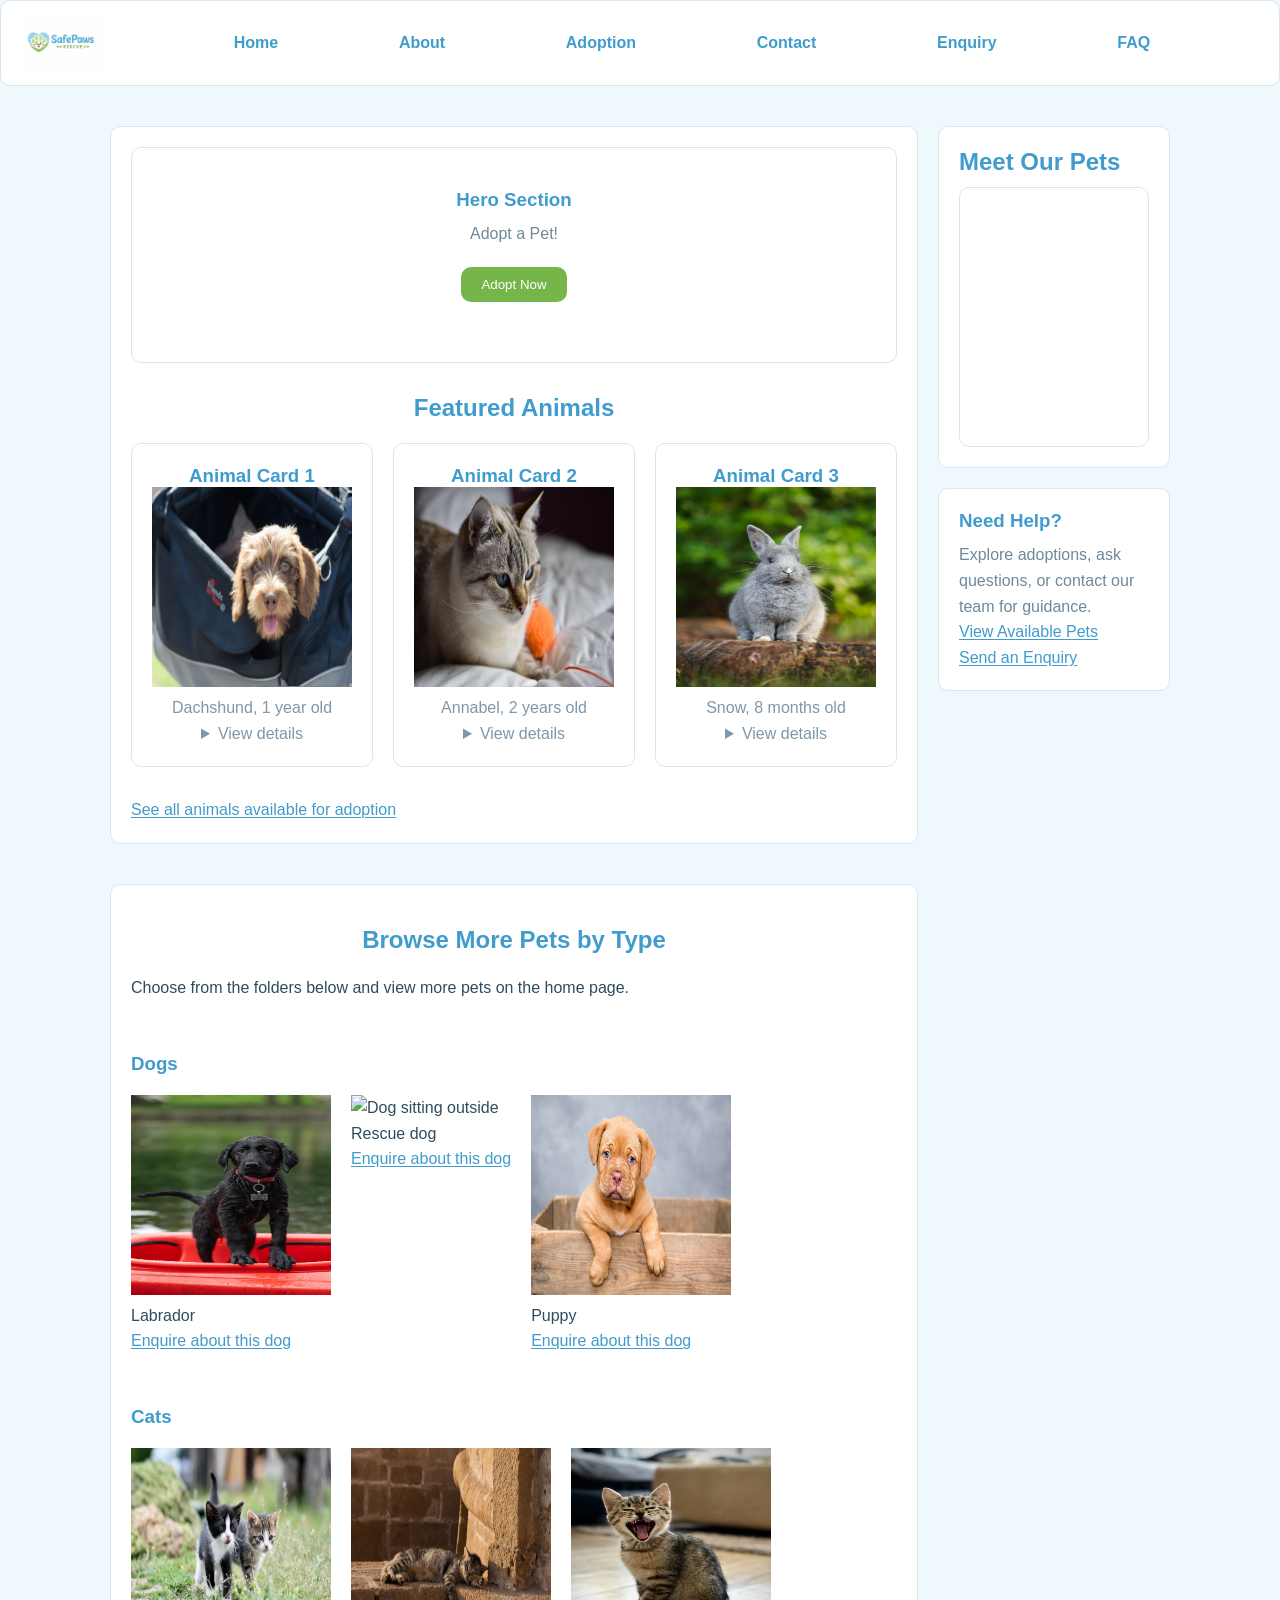
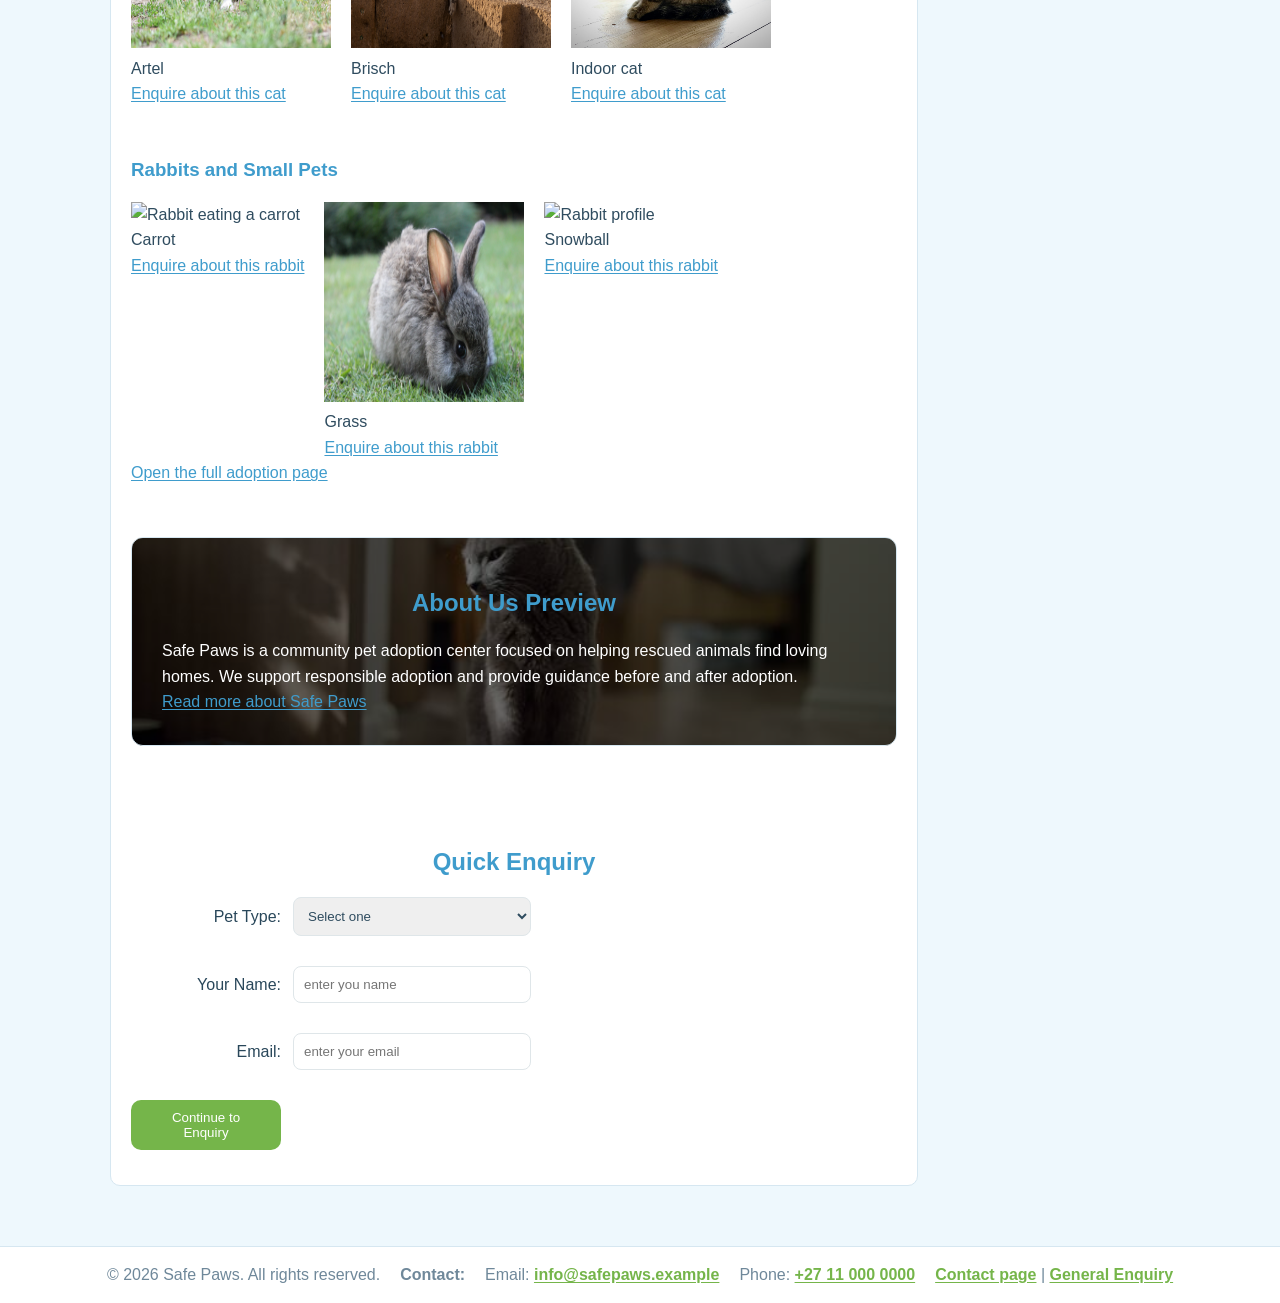
==== index.html @ 183f9657 "WIP added styling for few pages Co-authored-by: Copilot <copilot@github.com>" ====
<!DOCTYPE html>
<html lang="en">
<head>
    <meta charset="UTF-8">
    <meta name="viewport" content="width=device-width, initial-scale=1.0">
    <link rel="icon" href="./images/favicon.ico" type="image/x-icon">
    <link rel="stylesheet" href="./css/base.css">
    <link rel="stylesheet" href="./css/index.css">
    <title>Safe Paws</title>
</head>
<body>
    <header class="navbar">
        <img src="./images/SafePaws_Logo.png" alt="Safe Paws Logo" height="60" width="80" class="logo">
        <nav aria-label="Main navigation">
            <ul>
                <li><a href="index.html" aria-current="page">Home</a></li>
                <li><a href="about.html">About</a></li>
                <li><a href="adoption.html">Adoption</a></li>
                <li><a href="contact.html">Contact</a></li>
                <li><a href="enquiry.html">Enquiry</a></li>
                <li><a href="faq.html">FAQ</a></li>
            </ul>
        </nav>
    </header>
    <div class="container">

    <main id="main-content" class="page-layout">
        <section class="layout-section panel" aria-labelledby="hero-title">
        <section id="hero" aria-labelledby="hero-title">
            <h1 id="hero-title">Hero Section</h1>
            <p>Adopt a Pet!</p>
            <p><a href="adoption.html"><button type="button">Adopt Now</button></a></p>
        </section>

        <section id="featured-animals" aria-labelledby="featured-title">
            <h2 id="featured-title" class="section-title">Featured Animals</h2>

            <div class="cards">
                <article class="card">
                    <h3>Animal Card 1</h3>
                    <figure>
                        <img src="./images/dogs/dachshund.jpg" alt="Young dachshund waiting for adoption" width="200" height="200">
                        <figcaption>Dachshund, 1 year old</figcaption>
                    </figure>
                    <details>
                        <summary>View details</summary>
                        <p>Friendly and playful. Good with children.</p>
                        <p><a href="enquiry.html">Enquire about this pet</a></p>
                    </details>
                </article>

                <article class="card">
                    <h3>Animal Card 2</h3>
                    <figure>
                        <img src="./images/cats/annabel.jpg" alt="Calm cat available for adoption" width="200" height="200">
                        <figcaption>Annabel, 2 years old</figcaption>
                    </figure>
                    <details>
                        <summary>View details</summary>
                        <p>Calm and affectionate indoor companion.</p>
                        <p><a href="enquiry.html">Enquire about this pet</a></p>
                    </details>
                </article>

                <article class="card">
                    <h3>Animal Card 3</h3>
                    <figure>
                        <img src="./images/hamster_rabbit/janan.jpg" alt="Small rabbit looking at the camera" width="200" height="200">
                        <figcaption>Snow, 8 months old</figcaption>
                    </figure>
                    <details>
                        <summary>View details</summary>
                        <p>Gentle rabbit, suitable for small families.</p>
                        <p><a href="enquiry.html">Enquire about this pet</a></p>
                    </details>
                </article>
            </div>

            <p><a href="adoption.html">See all animals available for adoption</a></p>
        </section>
        </section>

        <article class="layout-article panel" aria-labelledby="browse-by-type-title">
        <section id="browse-by-type" aria-labelledby="browse-by-type-title">
            <h2 id="browse-by-type-title" class="section-title">Browse More Pets by Type</h2>
            <p>Choose from the folders below and view more pets on the home page.</p>
            <br><br>
            <h3 id="dogs-title">Dogs</h3>
            <section class="row_dogs" aria-labelledby="dogs-title">
                <article>
                    <figure>
                        <img src="./images/dogs/labrador.jpg" alt="Labrador dog available for adoption" width="200" height="200">
                        <figcaption>Labrador</figcaption>
                    </figure>
                    <p><a href="enquiry.html">Enquire about this dog</a></p>
                </article>
                <article>
                    <figure>
                        <img src="./images/dogs/jamie-street.jpg" alt="Dog sitting outside" width="200" height="200">
                        <figcaption>Rescue dog</figcaption>
                    </figure>
                    <p><a href="enquiry.html">Enquire about this dog</a></p>
                </article>
                <article>
                    <figure>
                        <img src="./images/dogs/vlaaitje-puppy-1047521.jpg" alt="Small puppy ready for adoption" width="200" height="200">
                        <figcaption>Puppy</figcaption>
                    </figure>
                    <p><a href="enquiry.html">Enquire about this dog</a></p>
                </article>
            </section>
            <br><br>
            <h3 id="cats-title">Cats</h3>
            <section class="row_cats" aria-labelledby="cats-title">
                <article>
                    <figure>
                        <img src="./images/cats/artel.jpg" alt="Cat resting indoors" width="200" height="200">
                        <figcaption>Artel</figcaption>
                    </figure>
                    <p><a href="enquiry.html">Enquire about this cat</a></p>
                </article>
                <article>
                    <figure>
                        <img src="./images/cats/brisch.jpg" alt="Cat looking toward the camera" width="200" height="200">
                        <figcaption>Brisch</figcaption>
                    </figure>
                    <p><a href="enquiry.html">Enquire about this cat</a></p>
                </article>
                <article>
                    <figure>
                        <img src="./images/cats/loan-7AIDE8PrvA0-unsplash.jpg" alt="Cat with bright eyes" width="200" height="200">
                        <figcaption>Indoor cat</figcaption>
                    </figure>
                    <p><a href="enquiry.html">Enquire about this cat</a></p>
                </article>
            </section>
            <br><br>
            <h3 id="rabbits-title">Rabbits and Small Pets</h3>
            <section class="row_rabbits" aria-labelledby="rabbits-title">
                <article>
                    <figure>
                        <img src="./images/hamster_rabbit/rabbit_carrot.jpg" alt="Rabbit eating a carrot" width="200" height="200">
                        <figcaption>Carrot</figcaption>
                    </figure>
                    <p><a href="enquiry.html">Enquire about this rabbit</a></p>
                </article>
                <article>
                    <figure>
                        <img src="./images/hamster_rabbit/rabbit_grass.jpg" alt="Rabbit sitting in the grass" width="200" height="200">
                        <figcaption>Grass</figcaption>
                    </figure>
                    <p><a href="enquiry.html">Enquire about this rabbit</a></p>
                </article>
                <article>
                    <figure>
                        <img src="./images/hamster_rabbit/stockvaul_rabbit.jpg" alt="Rabbit profile" width="200" height="200">
                        <figcaption>Snowball</figcaption>
                    </figure>
                    <p><a href="enquiry.html">Enquire about this rabbit</a></p>
                </article>
            </section>

            <p><a href="adoption.html">Open the full adoption page</a></p>
        </section>
        <br><br>

        <section id="about-preview" aria-labelledby="about-preview-title" class="about">
            <h2 id="about-preview-title" class="section-title">About Us Preview</h2>
            <p>
                Safe Paws is a community pet adoption center focused on helping rescued animals find loving homes.
                We support responsible adoption and provide guidance before and after adoption.
            </p>
            <p><a href="about.html">Read more about Safe Paws</a></p>
        </section>
        <br><br>

        <section id="quick-enquiry" aria-labelledby="quick-enquiry-title">
            <h2 id="quick-enquiry-title" class="section-title">Quick Enquiry</h2>
            <form class="form" action="enquiry.html" method="get">
                <p class="form-group">
                    <label for="pet-type">Pet Type:</label>
                    <select id="pet-type" name="petType">
                        <option value="">Select one</option>
                        <option value="dog">Dog</option>
                        <option value="cat">Cat</option>
                        <option value="rabbit">Rabbit</option>
                    </select>
                </p>
                <p class="form-group">
                    <label for="full-name">Your Name:</label>
                    <input type="text" id="full-name" name="fullName" placeholder="enter you name" required>
                </p>
                <p class="form-group">
                    <label for="email">Email:</label>
                    <input type="email" id="email" name="email" placeholder="enter your email" required>
                </p>
                <p class="form-group">
                    <button type="submit">Continue to Enquiry</button>
                </p>
            </form>
        </section>
        </article>

        <aside class="layout-aside" aria-label="Animal slideshow and quick links">
            <section class="panel" aria-labelledby="slideshow-title">
                <h2 id="slideshow-title">Meet Our Pets</h2>
                <div class="slideshow">
                    <figure class="slide">
                        <img src="./images/dogs/labrador.jpg" alt="Labrador waiting for adoption">
                    </figure>
                    <figure class="slide">
                        <img src="./images/cats/annabel.jpg" alt="Cat available for adoption">
                    </figure>
                    <figure class="slide">
                        <img src="./images/hamster_rabbit/rabbit_grass.jpg" alt="Rabbit in green grass">
                    </figure>
                </div>
            </section>

            <section class="panel" aria-labelledby="home-help-title">
                <h3 id="home-help-title">Need Help?</h3>
                <p>Explore adoptions, ask questions, or contact our team for guidance.</p>
                <p><a href="adoption.html">View Available Pets</a></p>
                <p><a href="enquiry.html">Send an Enquiry</a></p>
            </section>
        </aside>
    </main>

</div>
<footer class="footer">
    <p>&copy; 2026 Safe Paws. All rights reserved.</p>
    <p><strong>Contact:</strong></p>
    <p>Email: <a href="mailto:info@safepaws.example">info@safepaws.example</a></p>
    <p>Phone: <a href="tel:+27110000000">+27 11 000 0000</a></p>
    <p><a href="contact.html">Contact page</a> | <a href="enquiry.html">General Enquiry</a></p>
</footer>
</body>
</html>
---- css/base.css ----
/* =========================
   ROOT VARIABLES (THEME)
========================= */
:root {
  --primary-blue: #55a9d8;
  --soft-blue: #eef8fd;
  --primary-green: #75b54a;
  --soft-green: #f1f9ea;
  --white: #ffffff;
  --text-dark: #2f4c5f;
  --text-light: #6f889a;
  --text-soft: #7f97a7;
  --label-dark: #29475a;
  --text-heading: #3f9ccc;
  --link-color: #3f9ccc;
  --link-hover: #68a83f;
  --border-color: #d6e7f1;

  --radius: 10px;
  --spacing: 16px;
  --transition: 0.3s ease;
}

/* =========================
   GLOBAL STYLES
========================= */
* {
  margin: 0;
  padding: 0;
  box-sizing: border-box;
}

html {
  scroll-behavior: smooth;
}

@media (prefers-reduced-motion: reduce) {
  html {
    scroll-behavior: auto;
  }
}

body {
  font-family: "Segoe UI", "Helvetica Neue", Arial, sans-serif;
  background: var(--soft-blue);
  color: var(--text-dark);
  line-height: 1.6;
}

h1,
h2,
h3,
h4 {
  color: var(--text-heading);
  line-height: 1.25;
}

a {
  color: var(--link-color);
  text-underline-offset: 2px;
  transition: color var(--transition);
}

a:hover {
  color: var(--link-hover);
}

/* =========================
   CONTAINER
========================= */
.container {
  max-width: 1100px;
  margin: 0 auto;
  padding: 20px;
}

main.page-layout {
  display: grid;
  grid-template-columns: 2fr 1fr;
  grid-template-areas:
    "section aside"
    "article aside";
  gap: 20px;
  margin-bottom: 20px;
}

.layout-section {
  grid-area: section;
}

.layout-article {
  grid-area: article;
}

.layout-aside {
  grid-area: aside;
}

.panel {
  background: var(--white);
  border: 1px solid var(--border-color);
  border-radius: var(--radius);
  padding: 20px;
  margin-bottom: 20px;
}

.layout-aside .panel h2,
.layout-aside .panel h3 {
  margin-bottom: 10px;
}

.layout-aside .panel p,
.layout-aside .panel li {
  color: var(--text-light);
}

.slideshow {
  position: relative;
  width: 100%;
  max-width: 320px;
  height: 260px;
  margin: 0 auto;
  border-radius: var(--radius);
  overflow: hidden;
  border: 1px solid var(--border-color);
}

.slide {
  position: absolute;
  inset: 0;
  opacity: 0;
  animation: fadeSlide 12s infinite;
}

.slide img {
  width: 100%;
  height: 100%;
  object-fit: cover;
}

.slide:nth-child(1) {
  animation-delay: 0s;
}

.slide:nth-child(2) {
  animation-delay: 4s;
}

.slide:nth-child(3) {
  animation-delay: 8s;
}

@keyframes fadeSlide {
  0% {
    opacity: 0;
  }
  8% {
    opacity: 1;
  }
  28% {
    opacity: 1;
  }
  36% {
    opacity: 0;
  }
  100% {
    opacity: 0;
  }
}

/* =========================
   NAVBAR
========================= */
.navbar {
  display: flex;
  justify-content: flex-start;
  align-items: center;
  gap: 24px;
  background: var(--white);
  border: 1px solid var(--border-color);
  border-radius: var(--radius);
  padding: 12px 20px;
  margin-bottom: 20px;
}

.navbar .logo {
  font-weight: bold;
  color: var(--primary-blue);
  flex-shrink: 0;
}

.navbar nav {
  flex: 1;
}

.navbar ul {
  display: flex;
  justify-content: space-evenly;
  align-items: center;
  list-style: none;
  gap: 12px;
  width: 100%;
}

.navbar a {
  text-decoration: none;
  color: var(--text-heading);
  font-weight: 600;
  transition: var(--transition);
}

.navbar a:hover {
  color: var(--link-hover);
}

/* =========================
   HERO SECTION
========================= */
#hero {
  background: var(--white);
  border: 1px solid var(--border-color);
  border-radius: var(--radius);
  text-align: center;
  padding: 40px 20px;
  margin-bottom: 30px;
}

#hero h1 {
  margin-bottom: 10px;
}

#hero p {
  color: var(--text-light);
  margin-bottom: 20px;
}

#hero button {
  background: var(--primary-green);
  color: white;
  border: none;
  padding: 10px 20px;
  border-radius: var(--radius);
  cursor: pointer;
  transition: var(--transition);
}

#hero button:hover {
  background: #57b87d;
}

/* =========================
   SECTION HEADINGS
========================= */
.section-title {
  text-align: center;
  margin: 20px 0;
  font-weight: 600;
  color: var(--text-heading);
}

/* =========================
   FEATURED ANIMALS
========================= */
.cards {
  display: flex;
  gap: 20px;
  justify-content: space-between;
  margin-bottom: 30px;
}

.card {
  flex: 1;
  background: var(--white);
  border: 1px solid var(--border-color);
  border-radius: var(--radius);
  padding: 20px;
  text-align: center;
  transition: var(--transition);
}

.card:hover {
  transform: translateY(-5px);
  box-shadow: 0 4px 12px rgba(0,0,0,0.08);
}

.card p,
.card figcaption,
.card details {
  color: var(--text-soft);
}

label,
legend {
  color: var(--label-dark);
  font-weight: 600;
}

input,
select,
textarea {
  color: var(--text-dark);
}

/* =========================
   ABOUT SECTION
========================= */
.about {
  background: var(--white);
  border: 1px solid var(--border-color);
  border-radius: var(--radius);
  padding: 30px;
  margin-bottom: 30px;
}

button {
  background: var(--primary-green);
  color: white;
  border: none;
  padding: 10px 20px;
  border-radius: var(--radius);
  cursor: pointer;
  transition: var(--transition);
}

button:hover {
  background: #57b87d;
}

/* =========================
   FOOTER
========================= */
.footer {
  padding: 15px 20px;
  background: var(--white);
  border-top: 1px solid var(--border-color);
  color: var(--text-light);
  gap: 20px;
  justify-content: center;
  flex-wrap: wrap; /* allow wrapping on small screens */
  display: flex;
  text-align: left; /* align left for better readability */

}

.footer a {
  color: var(--primary-green);
  font-weight: 600;
}

.footer a:hover {
  color: var(--text-heading);
}
.footer p {
    margin: 0;
}

/* =========================
   RESPONSIVE
========================= */
@media (max-width: 768px) {
  main.page-layout {
    grid-template-columns: 1fr;
    grid-template-areas:
      "section"
      "article"
      "aside";
  }

  .cards {
    flex-direction: column;
  }

  .navbar ul {
    justify-content: center;
    flex-wrap: wrap;
    gap: 10px;
  }
}
---- css/index.css ----
/* Page-specific styles for index.html */
.row_dogs,
.row_cats,
.row_rabbits {
  display: flex;
  flex-wrap: wrap;
  gap: 20px; /* space between items */
  margin-top: 20px;
}

#about-preview {
  position: relative;
  background: url('/images/about_img1.jpeg') center/cover no-repeat;
  border-radius: 12px;
  overflow: hidden;
  color: white;
}

#about-preview::before {
  content: "";
  position: absolute;
  inset: 0;
  background: rgba(0, 0, 0, 0.5); /* adjust 0.4–0.6 */
  pointer-events: none;
}

#about-preview .content {
  position: relative;
  z-index: 1;
  padding: 20px;
}

#about-preview > * {
  position: relative;
  z-index: 1;
}
.form {
    display: flex;
    flex-direction: column;
    gap: 15px;
    max-width: 400px;
}
.form-group {
  display: grid;
  grid-template-columns: 150px 1fr; /* label | input */
  align-items: center;
  gap: 12px;
  margin-bottom: 15px;
}
.form-group label {
  font-weight: 500;
  text-align: right;
}

.form-group input,
.form-group select,
.form-group textarea {
  width: 100%;
  padding: 10px;
  border: 1px solid #dfe6e9;
  border-radius: 8px;
  font-family: inherit;
}
#pet-type option {
  color: #3f9ccc; /* lighter text for options */
}

/* Add home page overrides below this line */
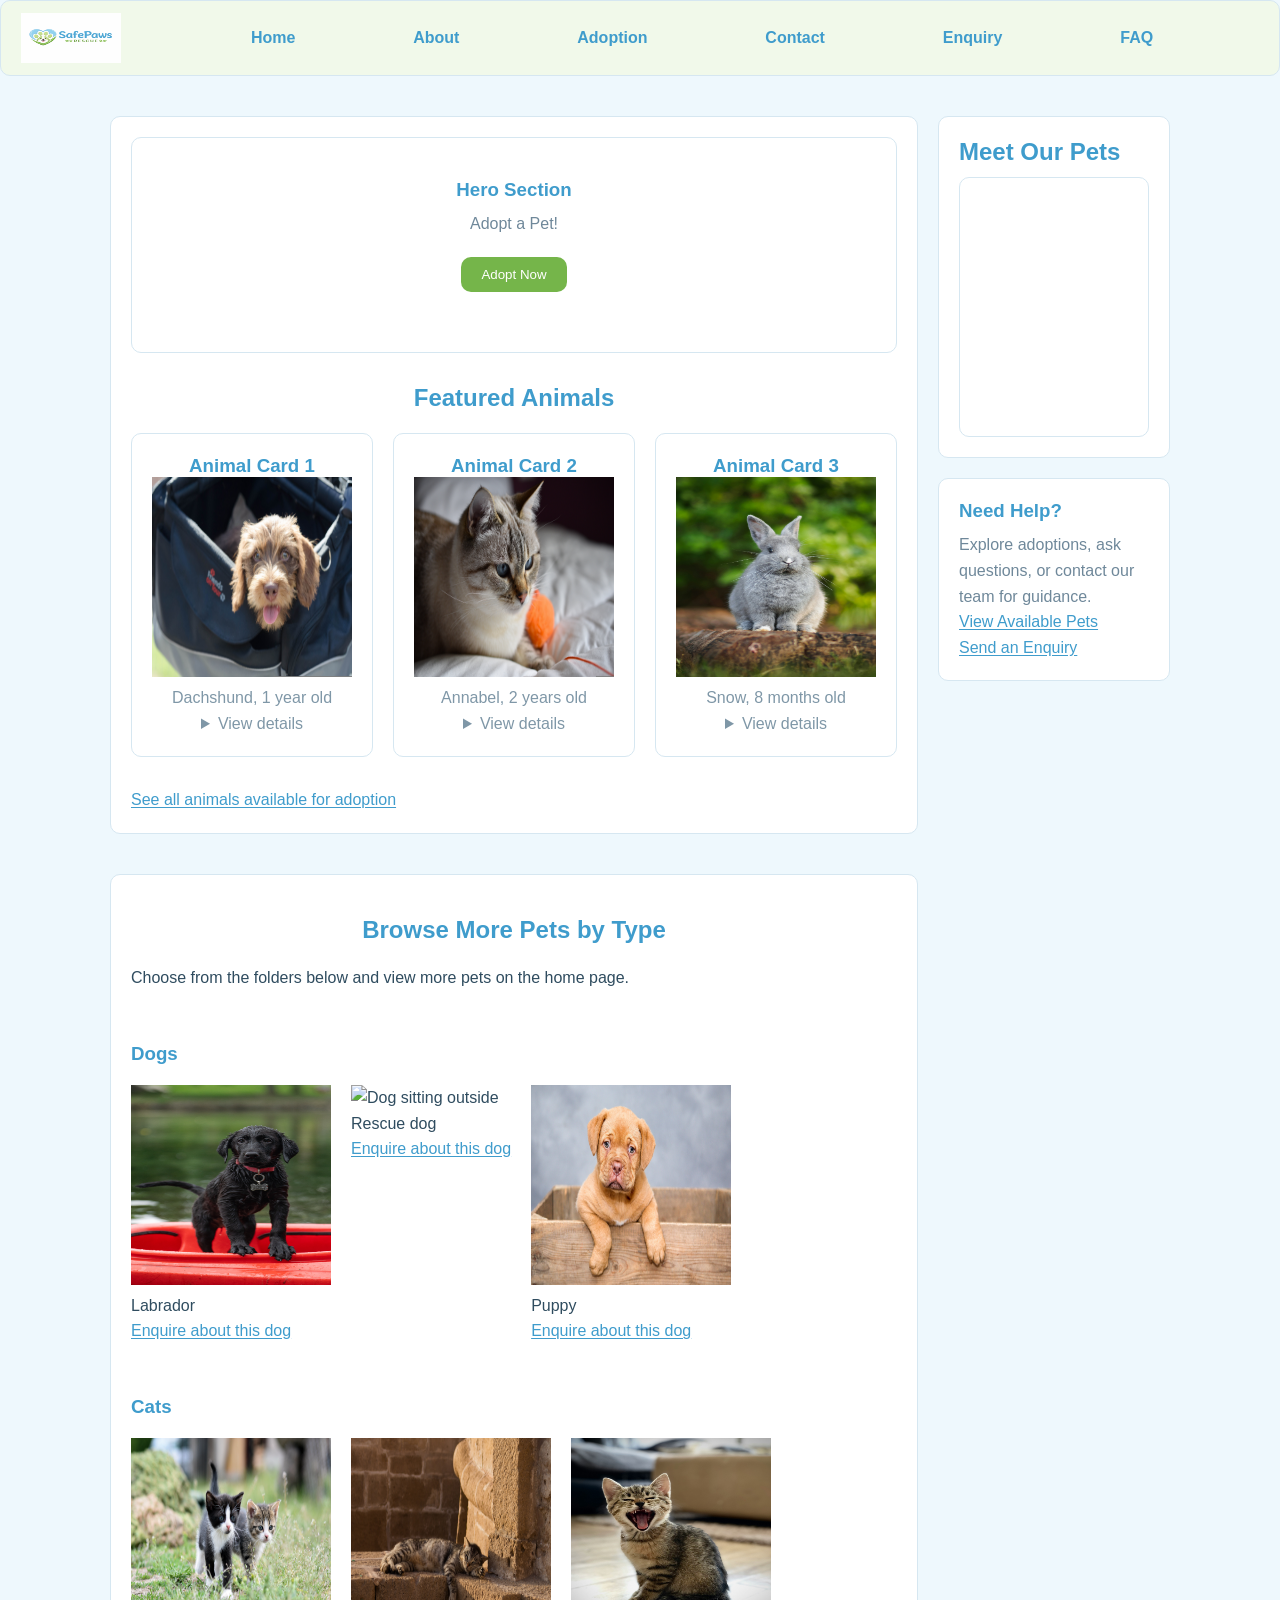
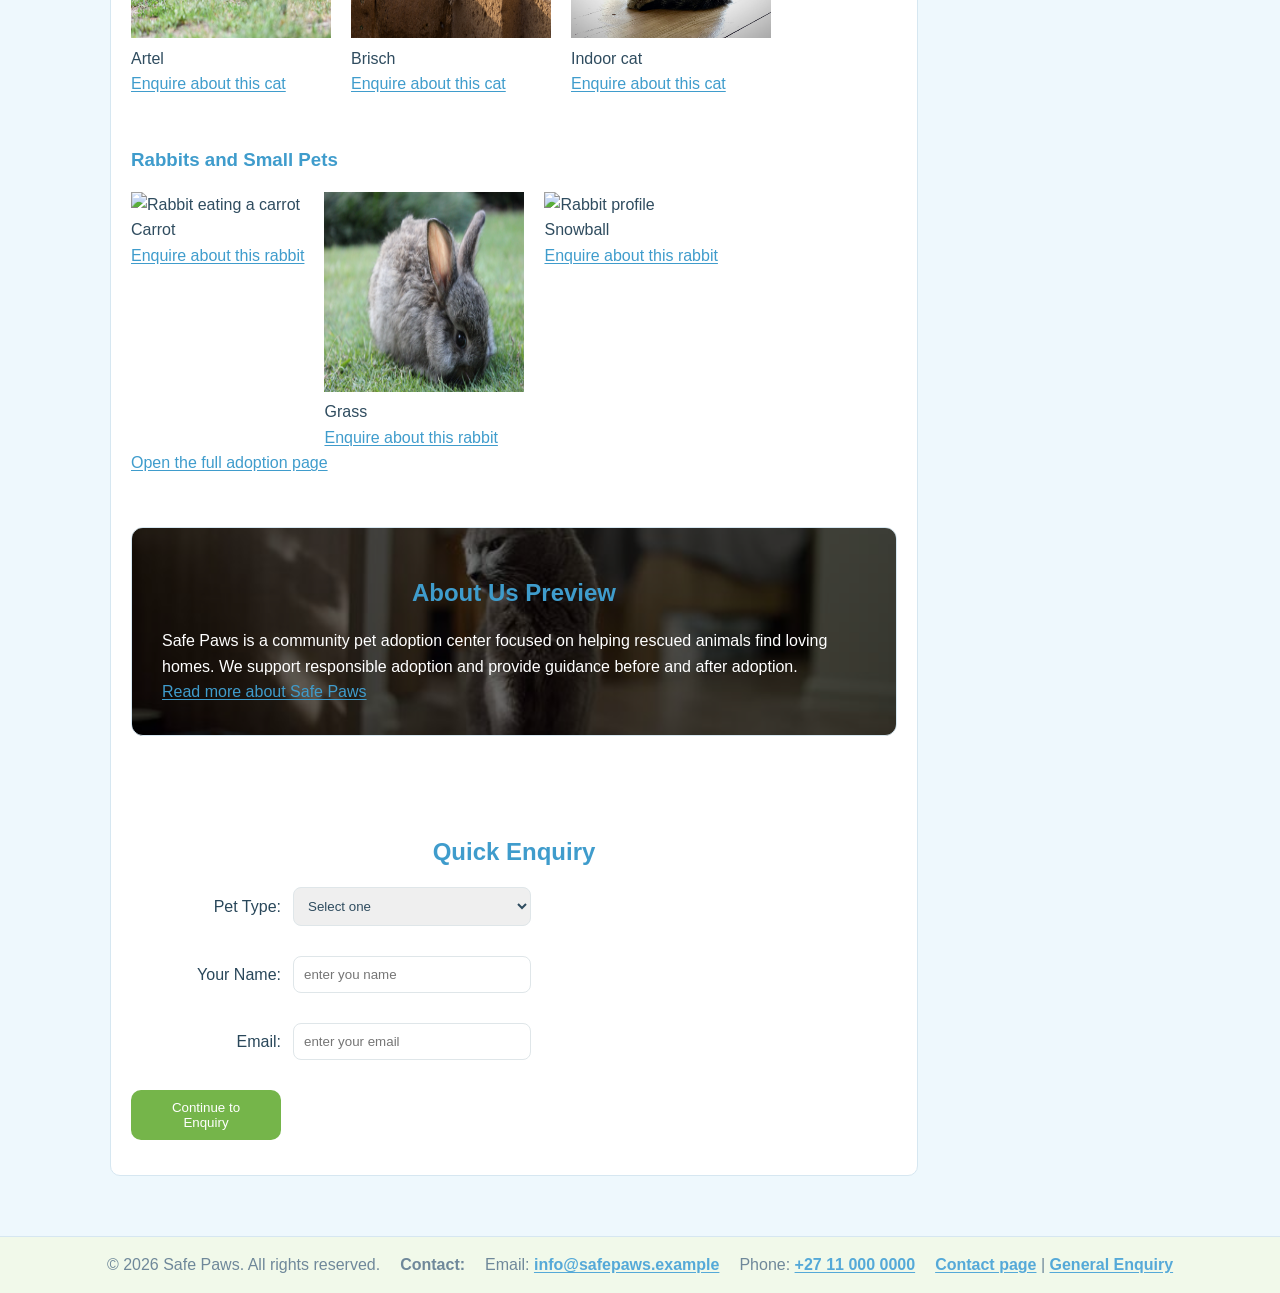
==== commit 9dc7f050: "Refactor: Update logo size and footer structure across multiple pages; enhance styling in CSS Co-aut" ====
--- a/index.html
+++ b/index.html
@@ -10,7 +10,7 @@
 </head>
 <body>
     <header class="navbar">
-        <img src="./images/SafePaws_Logo.png" alt="Safe Paws Logo" height="60" width="80" class="logo">
+        <img src="./images/SafePaws_Logo.png" alt="Safe Paws Logo" height="50" width="100" class="logo">
         <nav aria-label="Main navigation">
             <ul>
                 <li><a href="index.html" aria-current="page">Home</a></li>
--- a/css/base.css
+++ b/css/base.css
@@ -176,7 +176,7 @@
   justify-content: flex-start;
   align-items: center;
   gap: 24px;
-  background: var(--white);
+  background: var(--soft-green);
   border: 1px solid var(--border-color);
   border-radius: var(--radius);
   padding: 12px 20px;
@@ -294,6 +294,11 @@
   color: var(--label-dark);
   font-weight: 600;
 }
+fieldset {
+  border: none;
+  padding: 0;
+  margin: 0;
+}
 
 input,
 select,
@@ -331,7 +336,7 @@
 ========================= */
 .footer {
   padding: 15px 20px;
-  background: var(--white);
+  background: var(--soft-green);
   border-top: 1px solid var(--border-color);
   color: var(--text-light);
   gap: 20px;
@@ -343,12 +348,12 @@
 }
 
 .footer a {
-  color: var(--primary-green);
+  color: var(--primary-blue);
   font-weight: 600;
 }
 
 .footer a:hover {
-  color: var(--text-heading);
+  color: var(--text-dark);
 }
 .footer p {
     margin: 0;
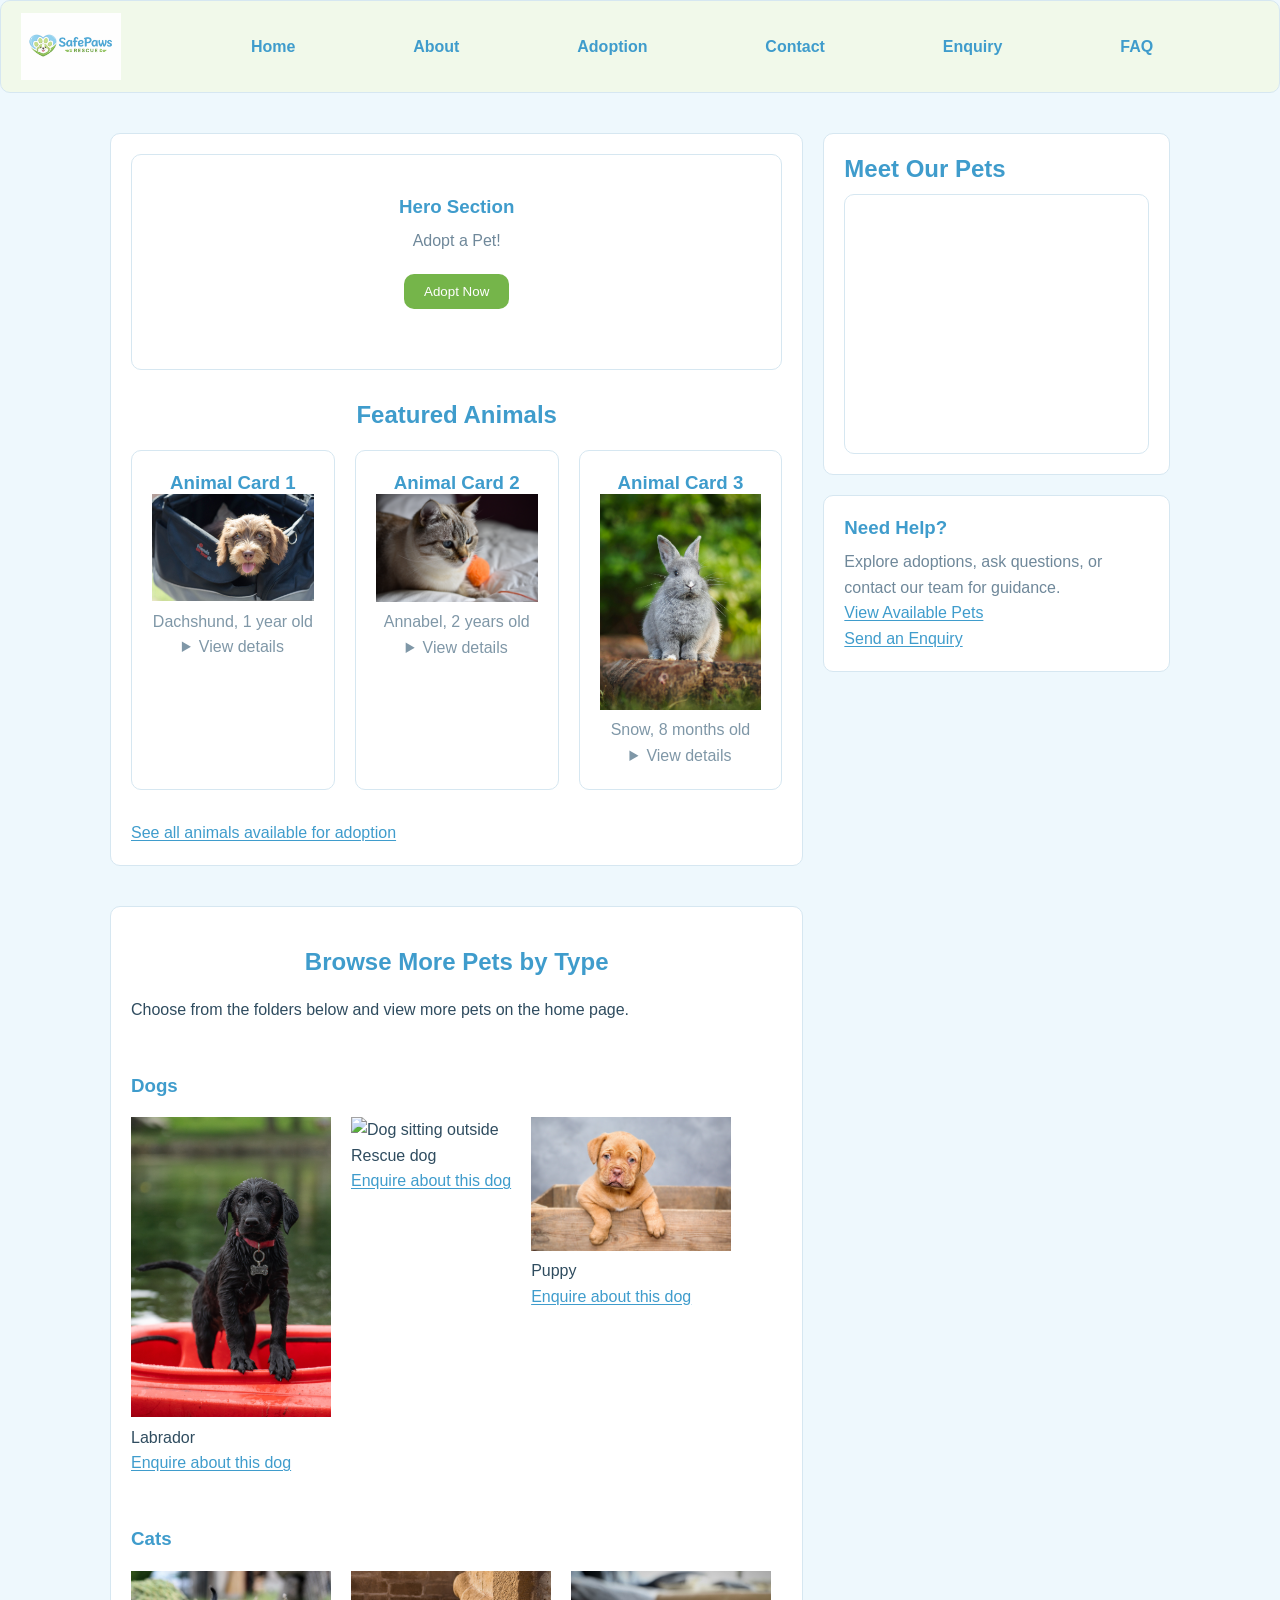
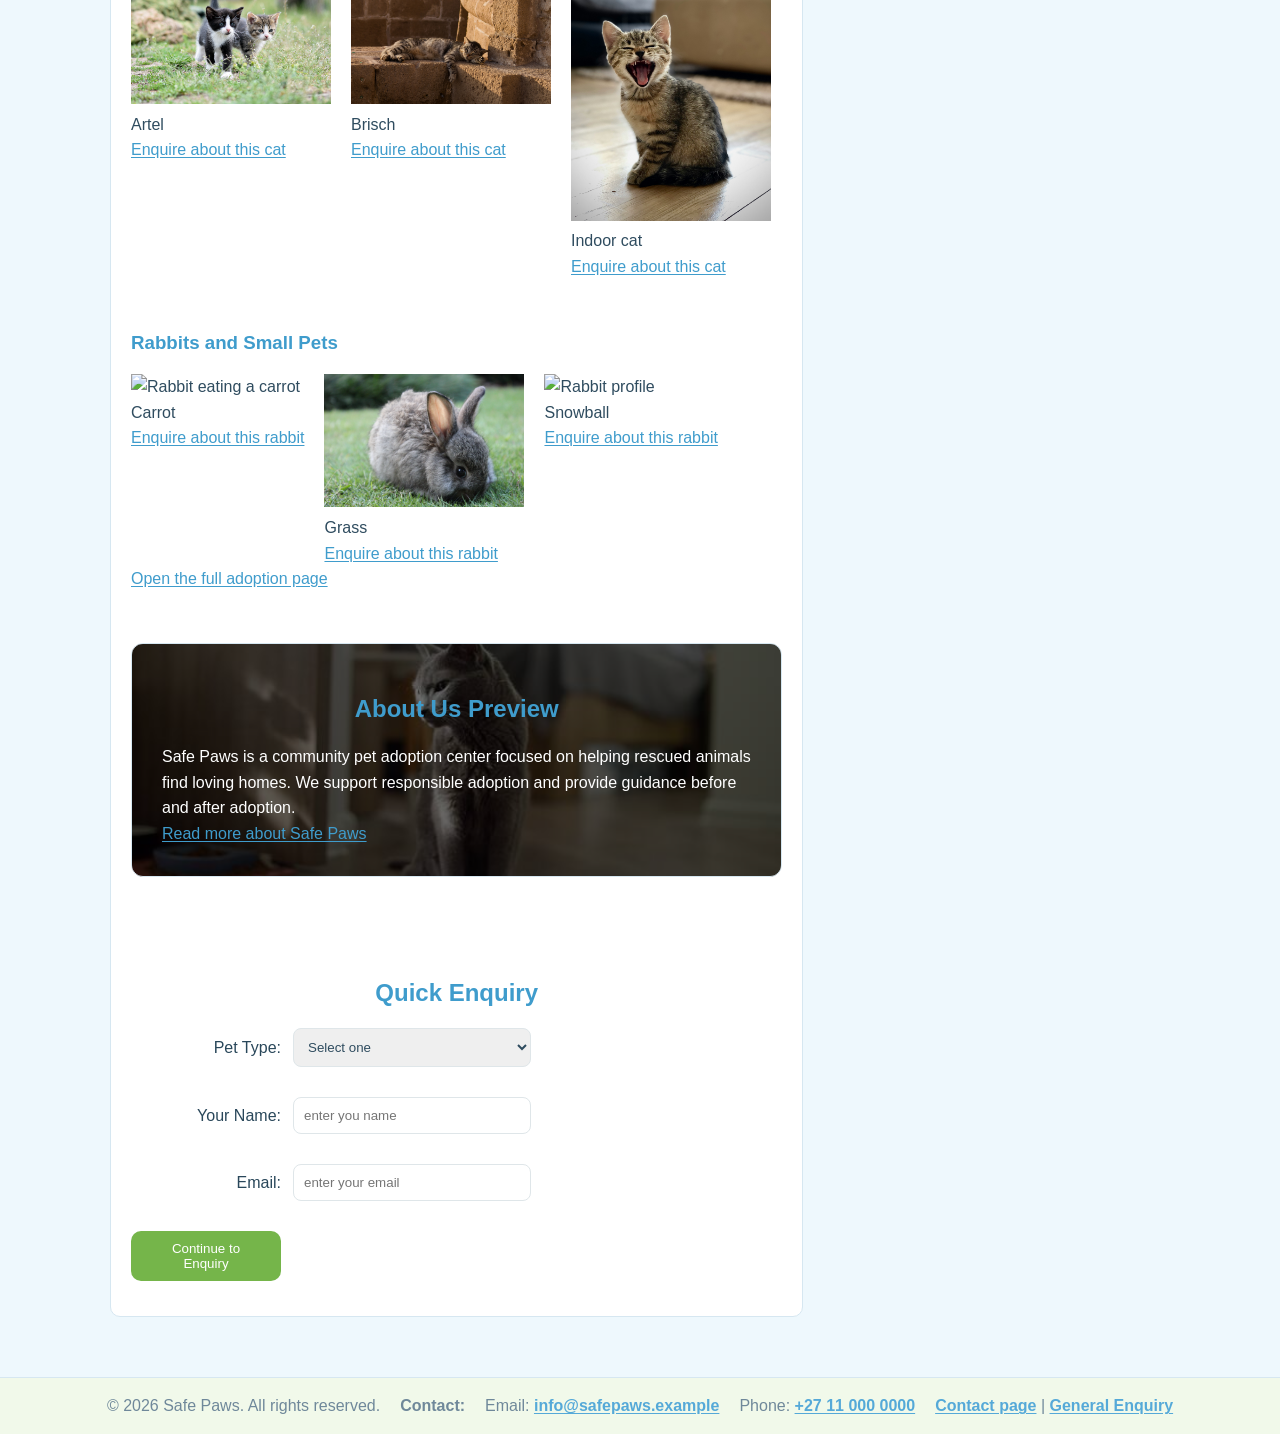
==== commit c9f46a67: "Update readme and related fields" ====
--- a/index.html
+++ b/index.html
@@ -5,7 +5,17 @@
     <meta name="viewport" content="width=device-width, initial-scale=1.0">
     <link rel="icon" href="./images/favicon.ico" type="image/x-icon">
     <link rel="stylesheet" href="./css/base.css">
+    <link rel="stylesheet" href="./css/components.css">
     <link rel="stylesheet" href="./css/index.css">
+    <style>
+        #hero {
+            transition: background-color 0.3s ease;
+        }
+
+        #hero:hover {
+            background-color: #d8f3dc;
+        }
+    </style>
     <title>Safe Paws</title>
 </head>
 <body>
--- a/css/base.css
+++ b/css/base.css
@@ -47,6 +47,12 @@
   line-height: 1.6;
 }
 
+img,
+video {
+  max-width: 100%;
+  height: auto;
+}
+
 h1,
 h2,
 h3,
@@ -363,6 +369,10 @@
    RESPONSIVE
 ========================= */
 @media (max-width: 768px) {
+  .container {
+    padding: 16px;
+  }
+
   main.page-layout {
     grid-template-columns: 1fr;
     grid-template-areas:
@@ -371,8 +381,25 @@
       "aside";
   }
 
+  .panel {
+    padding: 16px;
+  }
+
   .cards {
     flex-direction: column;
+  }
+
+  .navbar {
+    flex-direction: column;
+    align-items: stretch;
+    gap: 12px;
+    padding: 12px 14px;
+  }
+
+  .navbar .logo {
+    width: 140px;
+    height: auto;
+    margin: 0 auto;
   }
 
   .navbar ul {
@@ -380,4 +407,26 @@
     flex-wrap: wrap;
     gap: 10px;
   }
-}
+
+  .footer {
+    flex-direction: column;
+    align-items: flex-start;
+    gap: 8px;
+  }
+}
+
+@media (max-width: 480px) {
+  .container {
+    padding: 12px;
+  }
+
+  #hero {
+    padding: 28px 14px;
+  }
+
+  #hero button,
+  button[type="submit"],
+  button[type="reset"] {
+    width: 100%;
+  }
+}
--- a/css/components.css
+++ b/css/components.css
@@ -0,0 +1,67 @@
+/* =========================
+   SHARED COMPONENT STYLES
+========================= */
+
+/* Layout container for reusable forms across pages */
+.form {
+  display: flex;
+  flex-direction: column;
+  gap: 15px;
+  max-width: 400px;
+}
+
+/* Two-column label/input alignment for consistent form readability */
+.form-group {
+  display: grid;
+  grid-template-columns: 150px 1fr;
+  align-items: center;
+  gap: 12px;
+  margin-bottom: 15px;
+}
+
+/* Right-align labels so they line up neatly with inputs */
+.form-group label {
+  font-weight: 500;
+  text-align: right;
+}
+
+/* Shared control appearance for text fields, selects, and textareas */
+.form-group input,
+.form-group select,
+.form-group textarea {
+  width: 100%;
+  padding: 10px;
+  border: 1px solid #dfe6e9;
+  border-radius: 8px;
+  font-family: inherit;
+}
+
+/* Standard list indentation used inside panel cards */
+.panel ul {
+  padding-left: 25px;
+}
+
+@media (max-width: 768px) {
+  .form {
+    max-width: 100%;
+  }
+
+  .form-group {
+    grid-template-columns: 1fr;
+    gap: 8px;
+  }
+
+  .form-group label {
+    text-align: left;
+  }
+}
+
+@media (max-width: 480px) {
+  .form-group input,
+  .form-group select,
+  .form-group textarea {
+    font-size: 16px;
+  }
+}
+
+/* Add component overrides below this line */
--- a/css/index.css
+++ b/css/index.css
@@ -34,33 +34,7 @@
   position: relative;
   z-index: 1;
 }
-.form {
-    display: flex;
-    flex-direction: column;
-    gap: 15px;
-    max-width: 400px;
-}
-.form-group {
-  display: grid;
-  grid-template-columns: 150px 1fr; /* label | input */
-  align-items: center;
-  gap: 12px;
-  margin-bottom: 15px;
-}
-.form-group label {
-  font-weight: 500;
-  text-align: right;
-}
 
-.form-group input,
-.form-group select,
-.form-group textarea {
-  width: 100%;
-  padding: 10px;
-  border: 1px solid #dfe6e9;
-  border-radius: 8px;
-  font-family: inherit;
-}
 #pet-type option {
   color: #3f9ccc; /* lighter text for options */
 }
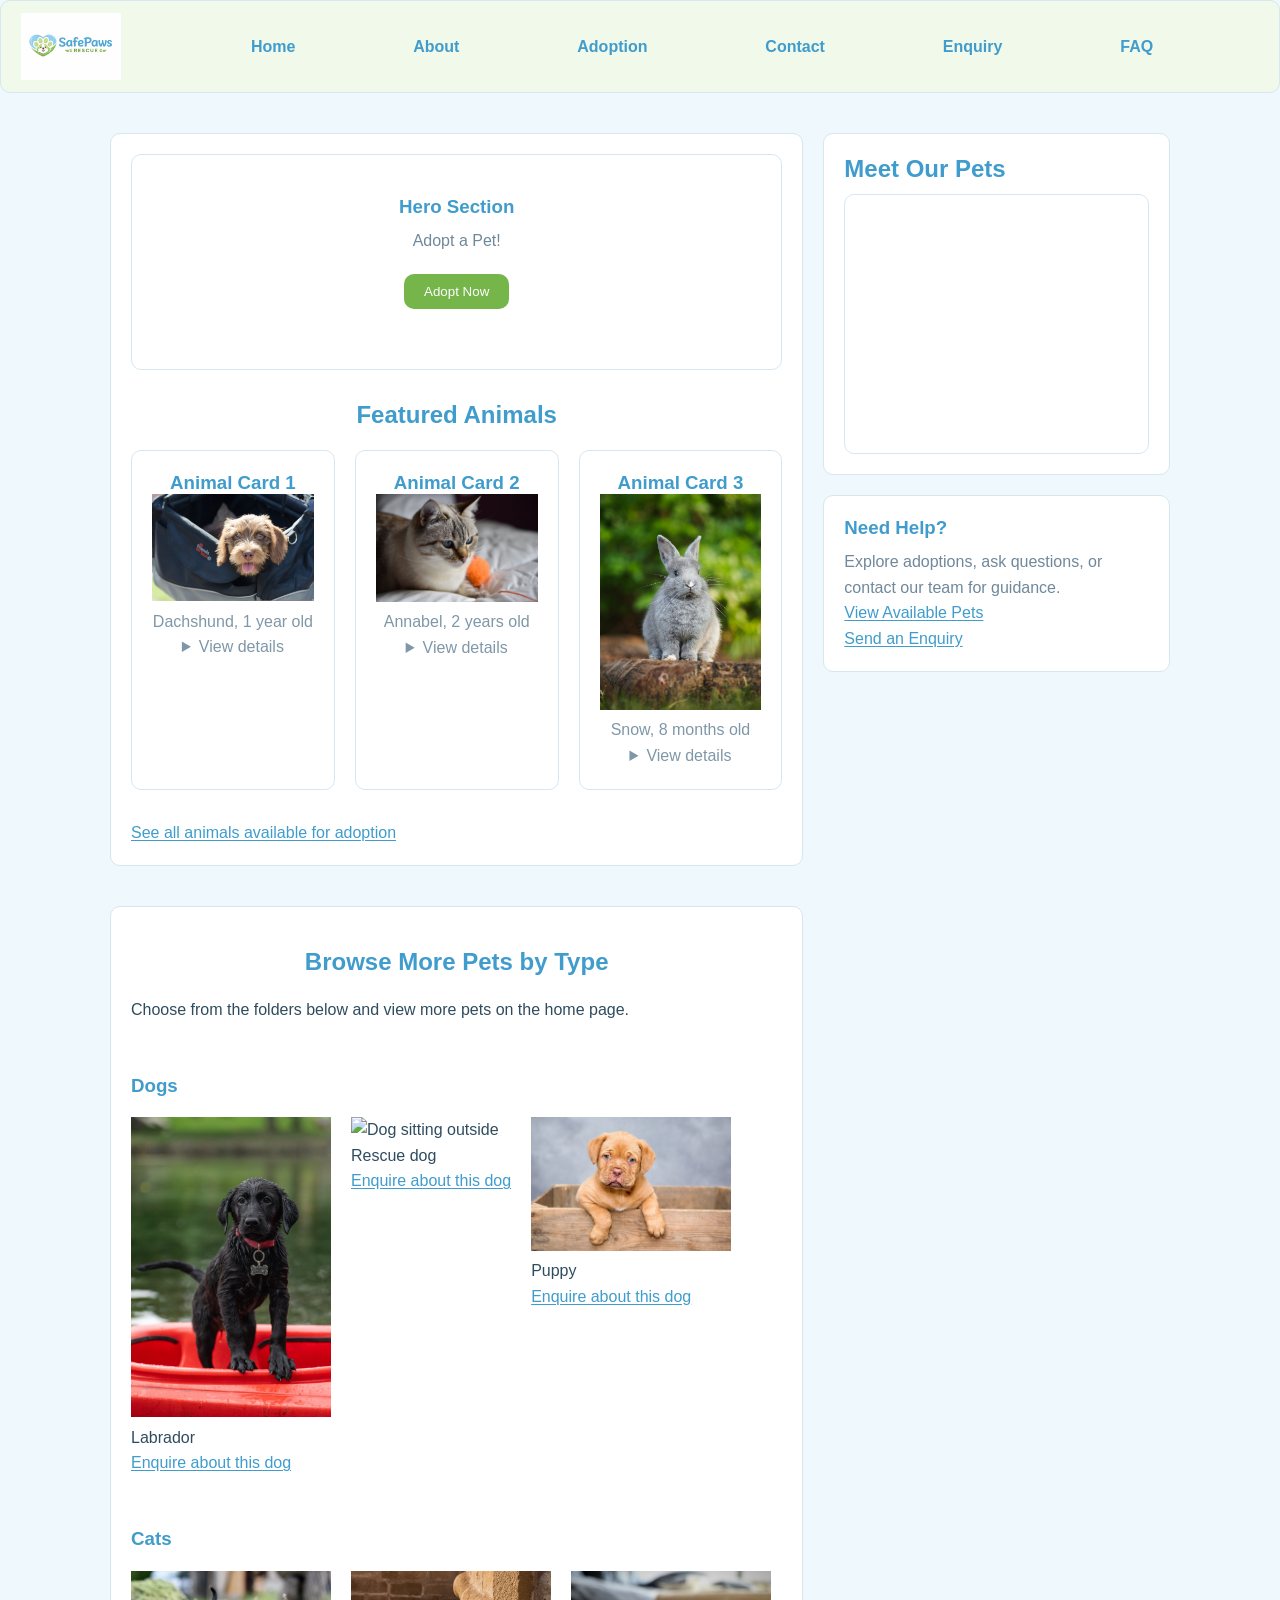
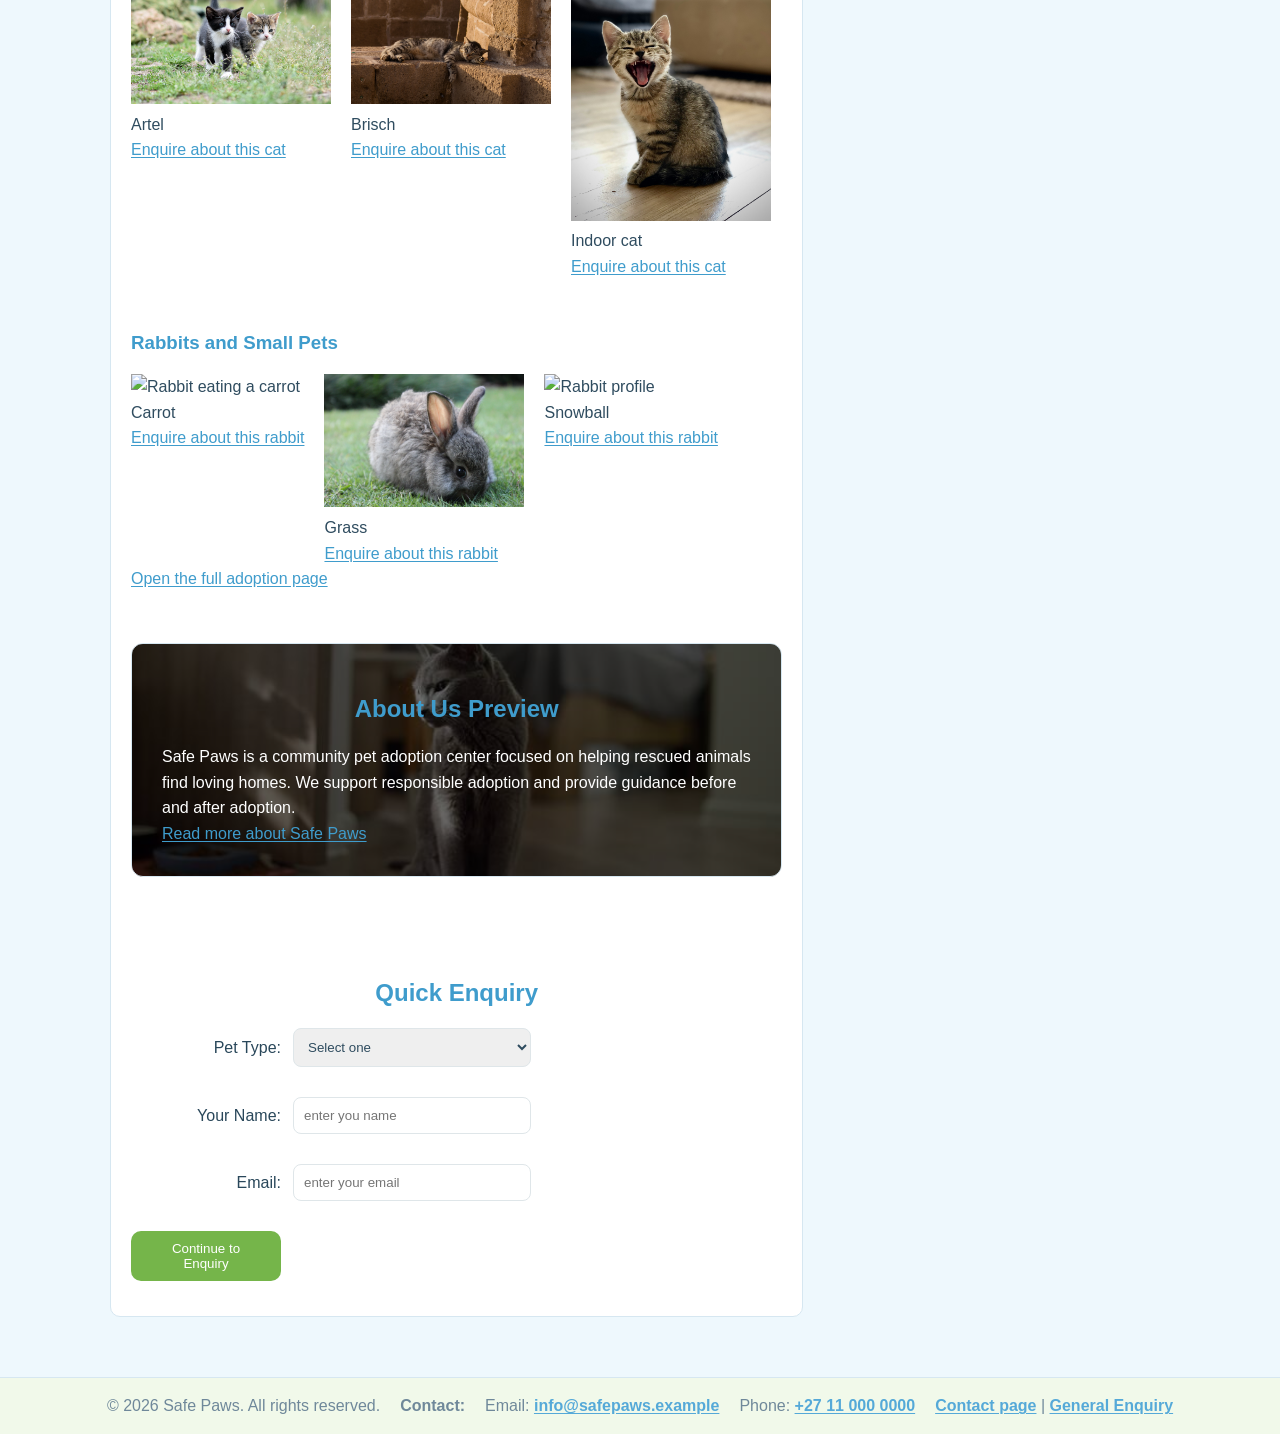
==== commit 5a916a62: "add comments" ====
--- a/index.html
+++ b/index.html
@@ -19,6 +19,7 @@
     <title>Safe Paws</title>
 </head>
 <body>
+    <!-- Site header and primary navigation -->
     <header class="navbar">
         <img src="./images/SafePaws_Logo.png" alt="Safe Paws Logo" height="50" width="100" class="logo">
         <nav aria-label="Main navigation">
@@ -34,7 +35,9 @@
     </header>
     <div class="container">
 
+    <!-- Main page layout -->
     <main id="main-content" class="page-layout">
+        <!-- Primary content column -->
         <section class="layout-section panel" aria-labelledby="hero-title">
         <section id="hero" aria-labelledby="hero-title">
             <h1 id="hero-title">Hero Section</h1>
@@ -211,6 +214,7 @@
         </section>
         </article>
 
+        <!-- Secondary content column -->
         <aside class="layout-aside" aria-label="Animal slideshow and quick links">
             <section class="panel" aria-labelledby="slideshow-title">
                 <h2 id="slideshow-title">Meet Our Pets</h2>
@@ -237,6 +241,7 @@
     </main>
 
 </div>
+<!-- Site footer with contact shortcuts -->
 <footer class="footer">
     <p>&copy; 2026 Safe Paws. All rights reserved.</p>
     <p><strong>Contact:</strong></p>
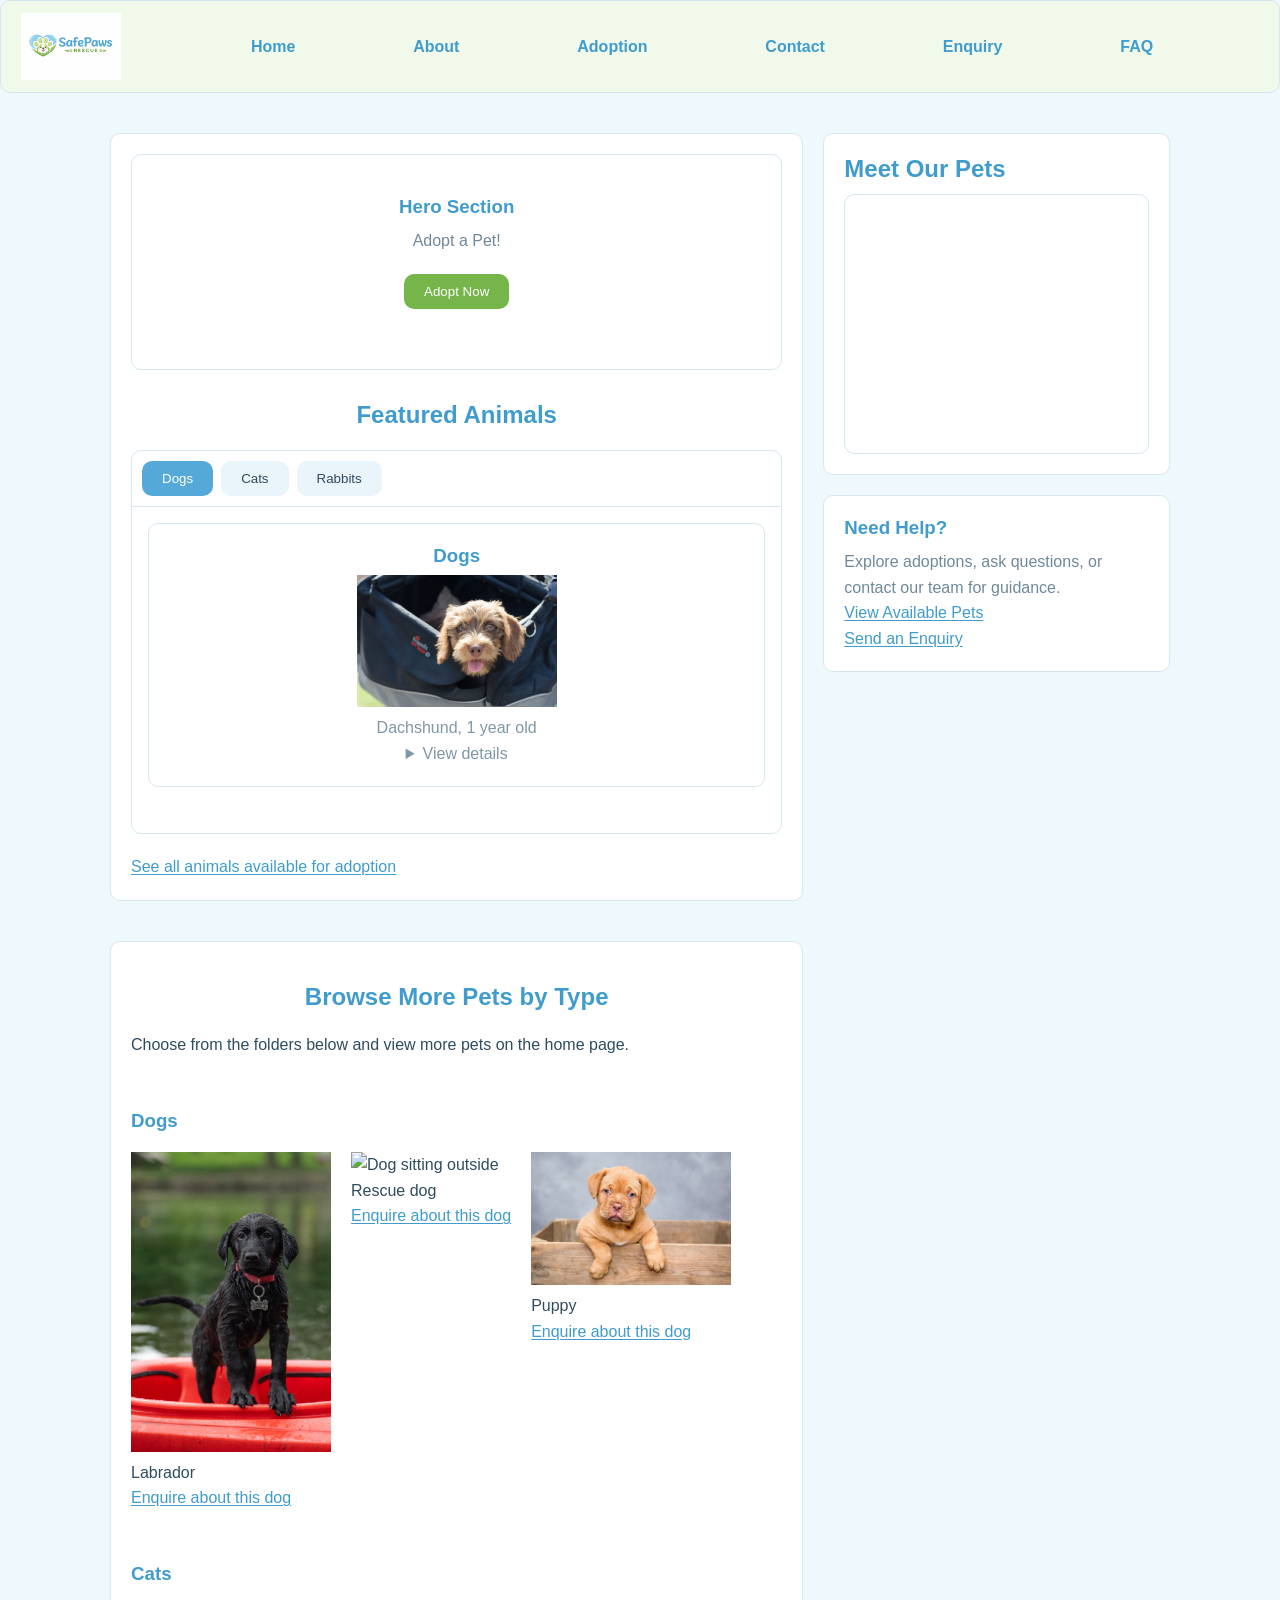
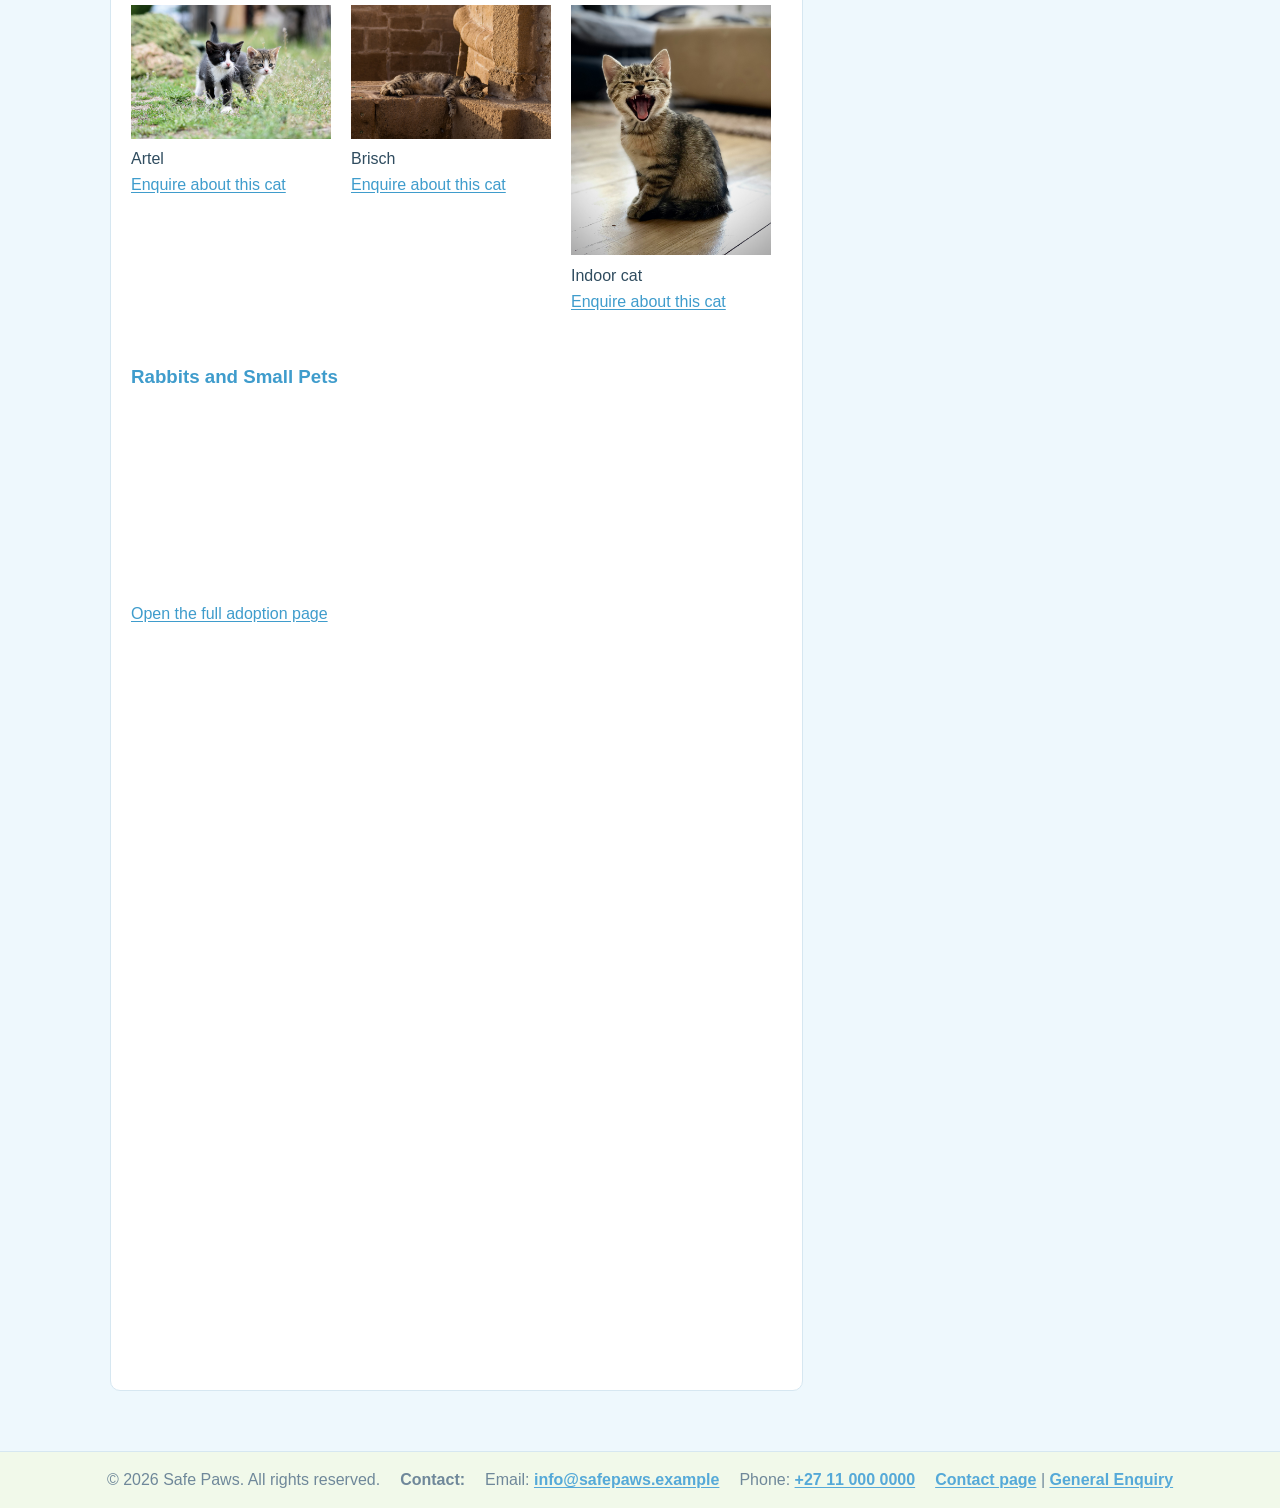
==== commit 040e4b8f: "Update functionality and introduce js" ====
--- a/index.html
+++ b/index.html
@@ -48,45 +48,63 @@
         <section id="featured-animals" aria-labelledby="featured-title">
             <h2 id="featured-title" class="section-title">Featured Animals</h2>
 
-            <div class="cards">
-                <article class="card">
-                    <h3>Animal Card 1</h3>
-                    <figure>
-                        <img src="./images/dogs/dachshund.jpg" alt="Young dachshund waiting for adoption" width="200" height="200">
-                        <figcaption>Dachshund, 1 year old</figcaption>
-                    </figure>
-                    <details>
-                        <summary>View details</summary>
-                        <p>Friendly and playful. Good with children.</p>
-                        <p><a href="enquiry.html">Enquire about this pet</a></p>
-                    </details>
-                </article>
-
-                <article class="card">
-                    <h3>Animal Card 2</h3>
-                    <figure>
-                        <img src="./images/cats/annabel.jpg" alt="Calm cat available for adoption" width="200" height="200">
-                        <figcaption>Annabel, 2 years old</figcaption>
-                    </figure>
-                    <details>
-                        <summary>View details</summary>
-                        <p>Calm and affectionate indoor companion.</p>
-                        <p><a href="enquiry.html">Enquire about this pet</a></p>
-                    </details>
-                </article>
-
-                <article class="card">
-                    <h3>Animal Card 3</h3>
-                    <figure>
-                        <img src="./images/hamster_rabbit/janan.jpg" alt="Small rabbit looking at the camera" width="200" height="200">
-                        <figcaption>Snow, 8 months old</figcaption>
-                    </figure>
-                    <details>
-                        <summary>View details</summary>
-                        <p>Gentle rabbit, suitable for small families.</p>
-                        <p><a href="enquiry.html">Enquire about this pet</a></p>
-                    </details>
-                </article>
+            <div class="tabs" data-tabs>
+                <div class="tab-list" role="tablist" aria-label="Featured animal categories">
+                    <button id="tab-featured-dogs" class="tab-button" role="tab" type="button" aria-selected="true" aria-controls="panel-featured-dogs" tabindex="0">Dogs</button>
+                    <button id="tab-featured-cats" class="tab-button" role="tab" type="button" aria-selected="false" aria-controls="panel-featured-cats" tabindex="-1">Cats</button>
+                    <button id="tab-featured-rabbits" class="tab-button" role="tab" type="button" aria-selected="false" aria-controls="panel-featured-rabbits" tabindex="-1">Rabbits</button>
+                </div>
+
+                <section id="panel-featured-dogs" class="tab-panel" role="tabpanel" aria-labelledby="tab-featured-dogs">
+                    <div class="cards">
+                        <article class="card">
+                            <h3>Dogs</h3>
+                            <figure>
+                                <img src="./images/dogs/dachshund.jpg" alt="Young dachshund waiting for adoption" width="200" height="200">
+                                <figcaption>Dachshund, 1 year old</figcaption>
+                            </figure>
+                            <details>
+                                <summary>View details</summary>
+                                <p>Friendly and playful. Good with children.</p>
+                                <p><a href="enquiry.html">Enquire about this pet</a></p>
+                            </details>
+                        </article>
+                    </div>
+                </section>
+
+                <section id="panel-featured-cats" class="tab-panel" role="tabpanel" aria-labelledby="tab-featured-cats" hidden>
+                    <div class="cards">
+                        <article class="card">
+                            <h3>Cats</h3>
+                            <figure>
+                                <img src="./images/cats/annabel.jpg" alt="Calm cat available for adoption" width="200" height="200">
+                                <figcaption>Annabel, 2 years old</figcaption>
+                            </figure>
+                            <details>
+                                <summary>View details</summary>
+                                <p>Calm and affectionate indoor companion.</p>
+                                <p><a href="enquiry.html">Enquire about this pet</a></p>
+                            </details>
+                        </article>
+                    </div>
+                </section>
+
+                <section id="panel-featured-rabbits" class="tab-panel" role="tabpanel" aria-labelledby="tab-featured-rabbits" hidden>
+                    <div class="cards">
+                        <article class="card">
+                            <h3>Rabbits</h3>
+                            <figure>
+                                <img src="./images/hamster_rabbit/janan.jpg" alt="Small rabbit looking at the camera" width="200" height="200">
+                                <figcaption>Snow, 8 months old</figcaption>
+                            </figure>
+                            <details>
+                                <summary>View details</summary>
+                                <p>Gentle rabbit, suitable for small families.</p>
+                                <p><a href="enquiry.html">Enquire about this pet</a></p>
+                            </details>
+                        </article>
+                    </div>
+                </section>
             </div>
 
             <p><a href="adoption.html">See all animals available for adoption</a></p>
@@ -249,5 +267,6 @@
     <p>Phone: <a href="tel:+27110000000">+27 11 000 0000</a></p>
     <p><a href="contact.html">Contact page</a> | <a href="enquiry.html">General Enquiry</a></p>
 </footer>
+<script src="./js/main.js" defer></script>
 </body>
 </html>
--- a/css/base.css
+++ b/css/base.css
@@ -338,6 +338,155 @@
 }
 
 /* =========================
+   INTERACTIVE STATES
+========================= */
+.reveal-item {
+  opacity: 0;
+  transform: translateY(16px);
+  transition: opacity 0.45s ease, transform 0.45s ease;
+}
+
+.reveal-item.is-visible {
+  opacity: 1;
+  transform: translateY(0);
+}
+
+.quick-view-btn {
+  margin-top: 10px;
+  width: 100%;
+}
+
+.tabs {
+  border: 1px solid var(--border-color);
+  border-radius: var(--radius);
+  background: var(--white);
+  margin-bottom: 20px;
+}
+
+.tab-list {
+  display: flex;
+  gap: 8px;
+  flex-wrap: wrap;
+  padding: 10px;
+  border-bottom: 1px solid var(--border-color);
+}
+
+.tab-button {
+  background: #eaf4fb;
+  color: var(--text-dark);
+}
+
+.tab-button[aria-selected="true"] {
+  background: var(--primary-blue);
+  color: var(--white);
+}
+
+.tab-panel {
+  padding: 16px;
+}
+
+.tab-panel h3 {
+  margin-bottom: 8px;
+}
+
+body.modal-open {
+  overflow: hidden;
+}
+
+.pet-modal[hidden] {
+  display: none;
+}
+
+.modal-backdrop {
+  position: fixed;
+  inset: 0;
+  background: rgba(0, 0, 0, 0.55);
+  display: grid;
+  place-items: center;
+  padding: 16px;
+  z-index: 1000;
+}
+
+.modal-card {
+  position: relative;
+  width: min(520px, 100%);
+  max-height: 90vh;
+  overflow: auto;
+  background: var(--white);
+  border: 1px solid var(--border-color);
+  border-radius: var(--radius);
+  padding: 18px;
+}
+
+.modal-close {
+  position: absolute;
+  top: 10px;
+  right: 10px;
+  width: 34px;
+  height: 34px;
+  border-radius: 999px;
+  padding: 0;
+  line-height: 1;
+}
+
+.modal-image {
+  width: 100%;
+  height: 220px;
+  object-fit: cover;
+  border-radius: 8px;
+  margin-bottom: 12px;
+}
+
+.modal-title {
+  margin-bottom: 8px;
+}
+
+.modal-meta {
+  font-weight: 600;
+  color: var(--text-dark);
+}
+
+.form-status {
+  min-height: 24px;
+  margin: 0;
+  color: #2b6e3f;
+  font-weight: 600;
+}
+
+.form-status.is-error {
+  color: #b00020;
+}
+
+.input-error {
+  border-color: #b00020;
+  background: #fff0f2;
+}
+
+.char-counter {
+  display: block;
+  margin-top: 6px;
+  color: var(--text-light);
+}
+
+@media (prefers-reduced-motion: reduce) {
+  .reveal-item {
+    opacity: 1;
+    transform: none;
+    transition: none;
+  }
+}
+
+@media (max-width: 480px) {
+  .tab-list {
+    flex-direction: column;
+  }
+
+  .tab-button {
+    width: 100%;
+  }
+}
+
+/* =========================
    FOOTER
 ========================= */
 .footer {
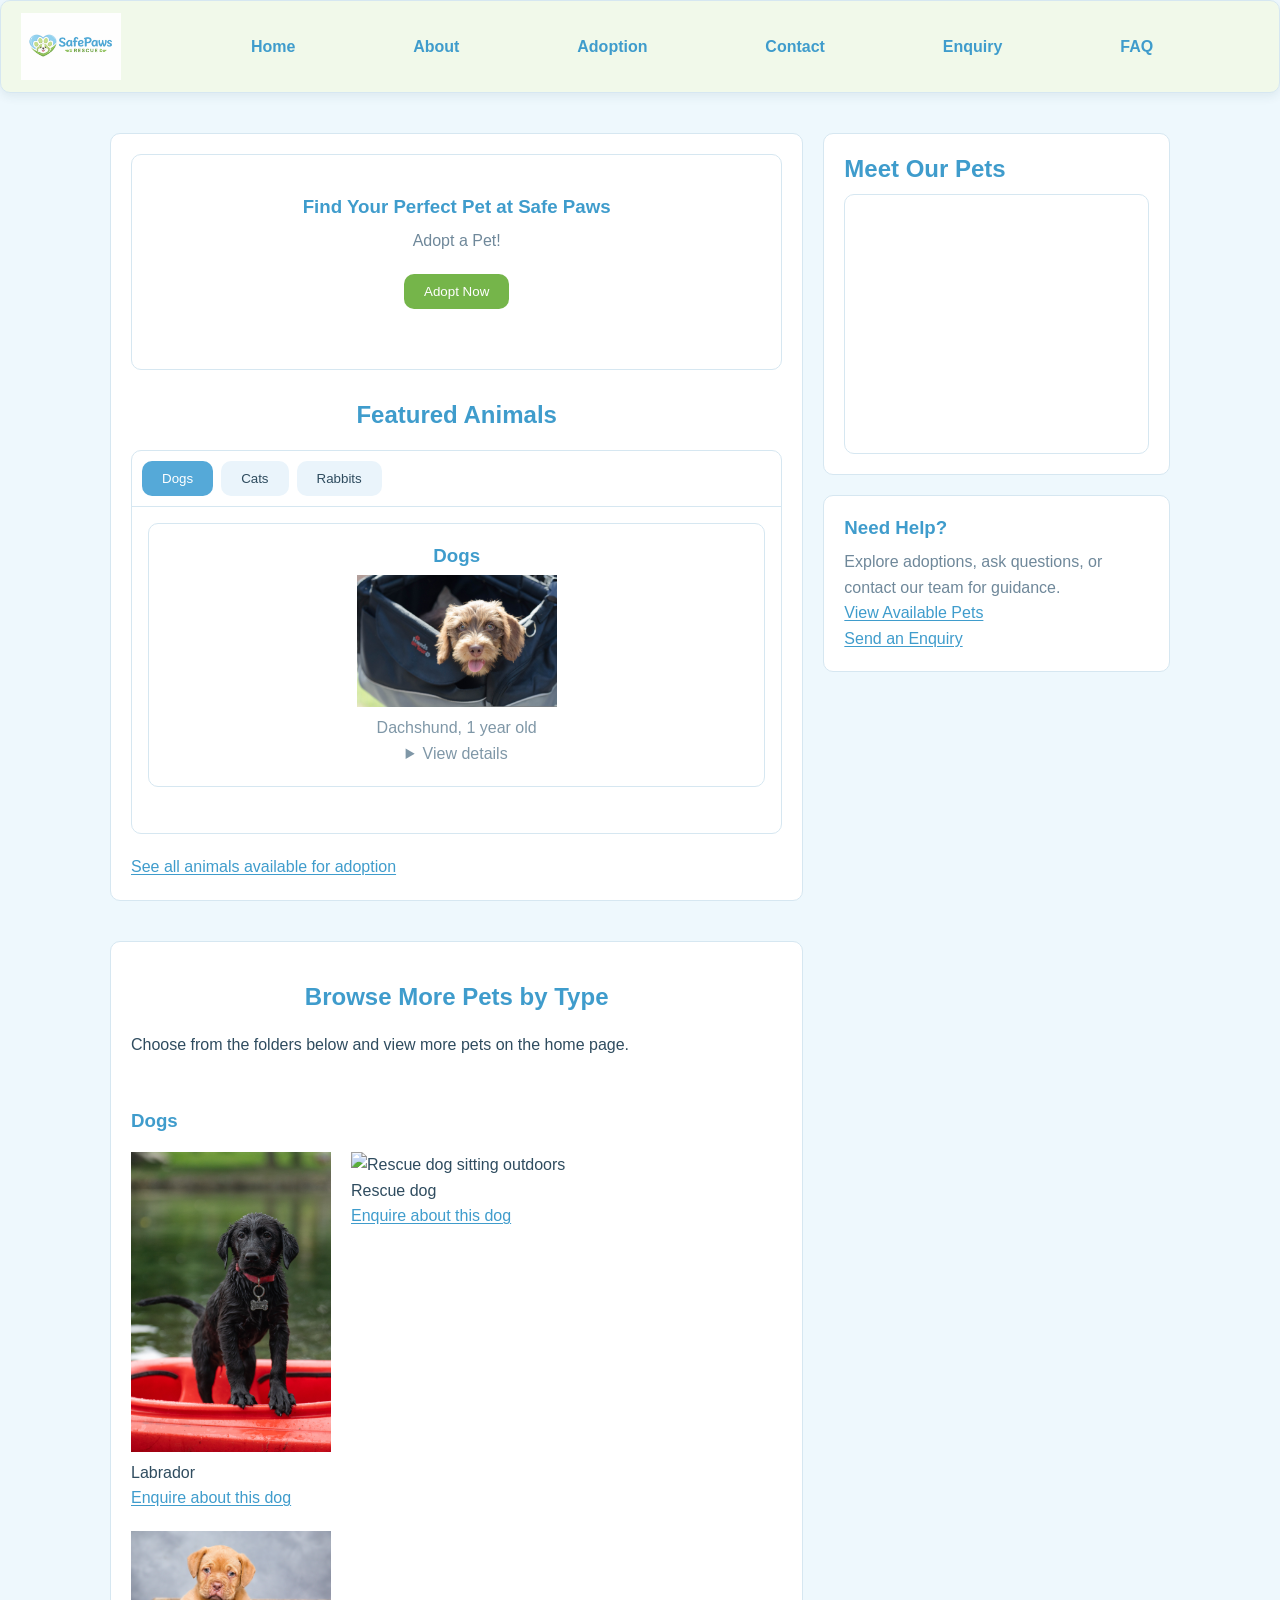
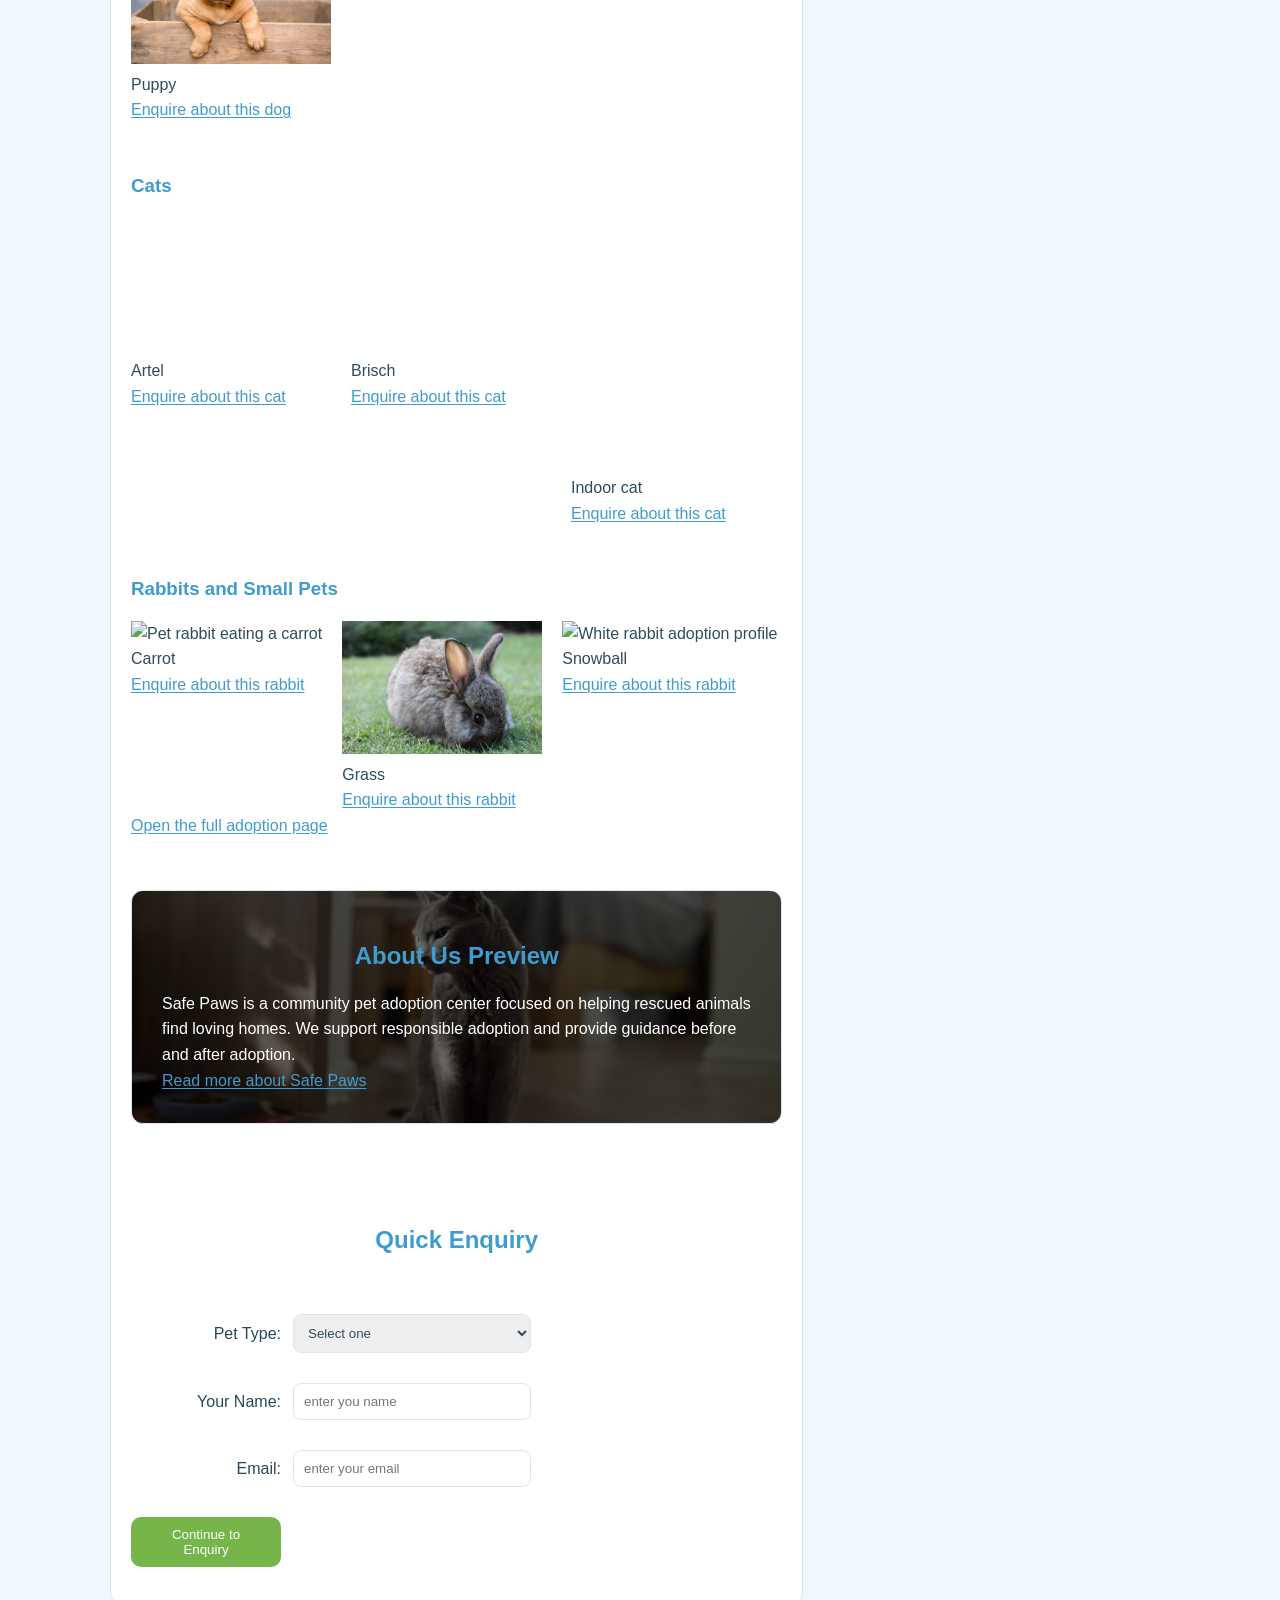
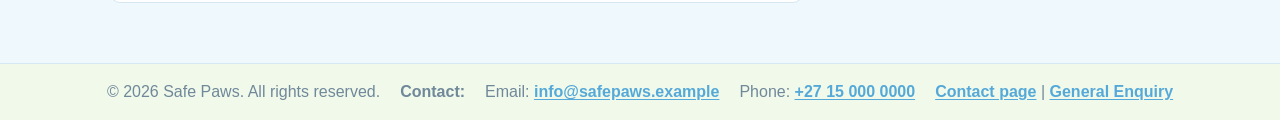
==== commit 22b309cc: "SEO update" ====
--- a/index.html
+++ b/index.html
@@ -3,6 +3,9 @@
 <head>
     <meta charset="UTF-8">
     <meta name="viewport" content="width=device-width, initial-scale=1.0">
+    <meta name="description" content="Safe Paws helps families adopt dogs, cats, and rabbits through responsible pet adoption, rescue, and community support in South Africa.">
+    <meta name="keywords" content="pet adoption, dog adoption, cat adoption, rabbit adoption, animal rescue, Safe Paws, South Africa">
+    <link rel="canonical" href="https://mamabologtub.github.io/safe-paws/index.html">
     <link rel="icon" href="./images/favicon.ico" type="image/x-icon">
     <link rel="stylesheet" href="./css/base.css">
     <link rel="stylesheet" href="./css/components.css">
@@ -16,23 +19,10 @@
             background-color: #d8f3dc;
         }
     </style>
-    <title>Safe Paws</title>
+    <title>Safe Paws | Pet Adoption and Rescue in South Africa</title>
 </head>
 <body>
-    <!-- Site header and primary navigation -->
-    <header class="navbar">
-        <img src="./images/SafePaws_Logo.png" alt="Safe Paws Logo" height="50" width="100" class="logo">
-        <nav aria-label="Main navigation">
-            <ul>
-                <li><a href="index.html" aria-current="page">Home</a></li>
-                <li><a href="about.html">About</a></li>
-                <li><a href="adoption.html">Adoption</a></li>
-                <li><a href="contact.html">Contact</a></li>
-                <li><a href="enquiry.html">Enquiry</a></li>
-                <li><a href="faq.html">FAQ</a></li>
-            </ul>
-        </nav>
-    </header>
+    <div data-component="header"></div>
     <div class="container">
 
     <!-- Main page layout -->
@@ -40,7 +30,7 @@
         <!-- Primary content column -->
         <section class="layout-section panel" aria-labelledby="hero-title">
         <section id="hero" aria-labelledby="hero-title">
-            <h1 id="hero-title">Hero Section</h1>
+            <h1 id="hero-title">Find Your Perfect Pet at Safe Paws</h1>
             <p>Adopt a Pet!</p>
             <p><a href="adoption.html"><button type="button">Adopt Now</button></a></p>
         </section>
@@ -60,7 +50,7 @@
                         <article class="card">
                             <h3>Dogs</h3>
                             <figure>
-                                <img src="./images/dogs/dachshund.jpg" alt="Young dachshund waiting for adoption" width="200" height="200">
+                                <img src="./images/dogs/dachshund.jpg" alt="Young dachshund dog waiting for adoption" width="200" height="200" loading="lazy" decoding="async">
                                 <figcaption>Dachshund, 1 year old</figcaption>
                             </figure>
                             <details>
@@ -77,7 +67,7 @@
                         <article class="card">
                             <h3>Cats</h3>
                             <figure>
-                                <img src="./images/cats/annabel.jpg" alt="Calm cat available for adoption" width="200" height="200">
+                                <img src="./images/cats/annabel.jpg" alt="Calm adult cat available for adoption" width="200" height="200" loading="lazy" decoding="async">
                                 <figcaption>Annabel, 2 years old</figcaption>
                             </figure>
                             <details>
@@ -94,7 +84,7 @@
                         <article class="card">
                             <h3>Rabbits</h3>
                             <figure>
-                                <img src="./images/hamster_rabbit/janan.jpg" alt="Small rabbit looking at the camera" width="200" height="200">
+                                <img src="./images/hamster_rabbit/janan.jpg" alt="Small rabbit looking at the camera for adoption profile" width="200" height="200" loading="lazy" decoding="async">
                                 <figcaption>Snow, 8 months old</figcaption>
                             </figure>
                             <details>
@@ -120,21 +110,21 @@
             <section class="row_dogs" aria-labelledby="dogs-title">
                 <article>
                     <figure>
-                        <img src="./images/dogs/labrador.jpg" alt="Labrador dog available for adoption" width="200" height="200">
+                        <img src="./images/dogs/labrador.jpg" alt="Labrador retriever available for adoption" width="200" height="200" loading="lazy" decoding="async">
                         <figcaption>Labrador</figcaption>
                     </figure>
                     <p><a href="enquiry.html">Enquire about this dog</a></p>
                 </article>
                 <article>
                     <figure>
-                        <img src="./images/dogs/jamie-street.jpg" alt="Dog sitting outside" width="200" height="200">
+                        <img src="./images/dogs/jamie-street.jpg" alt="Rescue dog sitting outdoors" width="200" height="200" loading="lazy" decoding="async">
                         <figcaption>Rescue dog</figcaption>
                     </figure>
                     <p><a href="enquiry.html">Enquire about this dog</a></p>
                 </article>
                 <article>
                     <figure>
-                        <img src="./images/dogs/vlaaitje-puppy-1047521.jpg" alt="Small puppy ready for adoption" width="200" height="200">
+                        <img src="./images/dogs/vlaaitje-puppy-1047521.jpg" alt="Small puppy ready for adoption" width="200" height="200" loading="lazy" decoding="async">
                         <figcaption>Puppy</figcaption>
                     </figure>
                     <p><a href="enquiry.html">Enquire about this dog</a></p>
@@ -145,21 +135,21 @@
             <section class="row_cats" aria-labelledby="cats-title">
                 <article>
                     <figure>
-                        <img src="./images/cats/artel.jpg" alt="Cat resting indoors" width="200" height="200">
+                        <img src="./images/cats/artel.jpg" alt="Domestic cat resting indoors" width="200" height="200" loading="lazy" decoding="async">
                         <figcaption>Artel</figcaption>
                     </figure>
                     <p><a href="enquiry.html">Enquire about this cat</a></p>
                 </article>
                 <article>
                     <figure>
-                        <img src="./images/cats/brisch.jpg" alt="Cat looking toward the camera" width="200" height="200">
+                        <img src="./images/cats/brisch.jpg" alt="Domestic cat looking toward the camera" width="200" height="200" loading="lazy" decoding="async">
                         <figcaption>Brisch</figcaption>
                     </figure>
                     <p><a href="enquiry.html">Enquire about this cat</a></p>
                 </article>
                 <article>
                     <figure>
-                        <img src="./images/cats/loan-7AIDE8PrvA0-unsplash.jpg" alt="Cat with bright eyes" width="200" height="200">
+                        <img src="./images/cats/loan-7AIDE8PrvA0-unsplash.jpg" alt="Cat with bright eyes in adoption gallery" width="200" height="200" loading="lazy" decoding="async">
                         <figcaption>Indoor cat</figcaption>
                     </figure>
                     <p><a href="enquiry.html">Enquire about this cat</a></p>
@@ -170,21 +160,21 @@
             <section class="row_rabbits" aria-labelledby="rabbits-title">
                 <article>
                     <figure>
-                        <img src="./images/hamster_rabbit/rabbit_carrot.jpg" alt="Rabbit eating a carrot" width="200" height="200">
+                        <img src="./images/hamster_rabbit/rabbit_carrot.jpg" alt="Pet rabbit eating a carrot" width="200" height="200" loading="lazy" decoding="async">
                         <figcaption>Carrot</figcaption>
                     </figure>
                     <p><a href="enquiry.html">Enquire about this rabbit</a></p>
                 </article>
                 <article>
                     <figure>
-                        <img src="./images/hamster_rabbit/rabbit_grass.jpg" alt="Rabbit sitting in the grass" width="200" height="200">
+                        <img src="./images/hamster_rabbit/rabbit_grass.jpg" alt="Pet rabbit sitting in the grass" width="200" height="200" loading="lazy" decoding="async">
                         <figcaption>Grass</figcaption>
                     </figure>
                     <p><a href="enquiry.html">Enquire about this rabbit</a></p>
                 </article>
                 <article>
                     <figure>
-                        <img src="./images/hamster_rabbit/stockvaul_rabbit.jpg" alt="Rabbit profile" width="200" height="200">
+                        <img src="./images/hamster_rabbit/stockvaul_rabbit.jpg" alt="White rabbit adoption profile" width="200" height="200" loading="lazy" decoding="async">
                         <figcaption>Snowball</figcaption>
                     </figure>
                     <p><a href="enquiry.html">Enquire about this rabbit</a></p>
@@ -238,13 +228,13 @@
                 <h2 id="slideshow-title">Meet Our Pets</h2>
                 <div class="slideshow">
                     <figure class="slide">
-                        <img src="./images/dogs/labrador.jpg" alt="Labrador waiting for adoption">
+                        <img src="./images/dogs/labrador.jpg" alt="Labrador waiting for adoption" width="200" height="200" loading="lazy" decoding="async">
                     </figure>
                     <figure class="slide">
-                        <img src="./images/cats/annabel.jpg" alt="Cat available for adoption">
+                        <img src="./images/cats/annabel.jpg" alt="Cat available for adoption" width="200" height="200" loading="lazy" decoding="async">
                     </figure>
                     <figure class="slide">
-                        <img src="./images/hamster_rabbit/rabbit_grass.jpg" alt="Rabbit in green grass">
+                        <img src="./images/hamster_rabbit/rabbit_grass.jpg" alt="Rabbit in green grass" width="200" height="200" loading="lazy" decoding="async">
                     </figure>
                 </div>
             </section>
@@ -259,14 +249,7 @@
     </main>
 
 </div>
-<!-- Site footer with contact shortcuts -->
-<footer class="footer">
-    <p>&copy; 2026 Safe Paws. All rights reserved.</p>
-    <p><strong>Contact:</strong></p>
-    <p>Email: <a href="mailto:info@safepaws.example">info@safepaws.example</a></p>
-    <p>Phone: <a href="tel:+27110000000">+27 11 000 0000</a></p>
-    <p><a href="contact.html">Contact page</a> | <a href="enquiry.html">General Enquiry</a></p>
-</footer>
+<div data-component="footer"></div>
 <script src="./js/main.js" defer></script>
 </body>
 </html>
--- a/css/base.css
+++ b/css/base.css
@@ -182,11 +182,15 @@
   justify-content: flex-start;
   align-items: center;
   gap: 24px;
+  position: sticky;
+  top: 0;
+  z-index: 1000;
   background: var(--soft-green);
   border: 1px solid var(--border-color);
   border-radius: var(--radius);
   padding: 12px 20px;
   margin-bottom: 20px;
+  box-shadow: 0 4px 10px rgba(41, 71, 90, 0.08);
 }
 
 .navbar .logo {
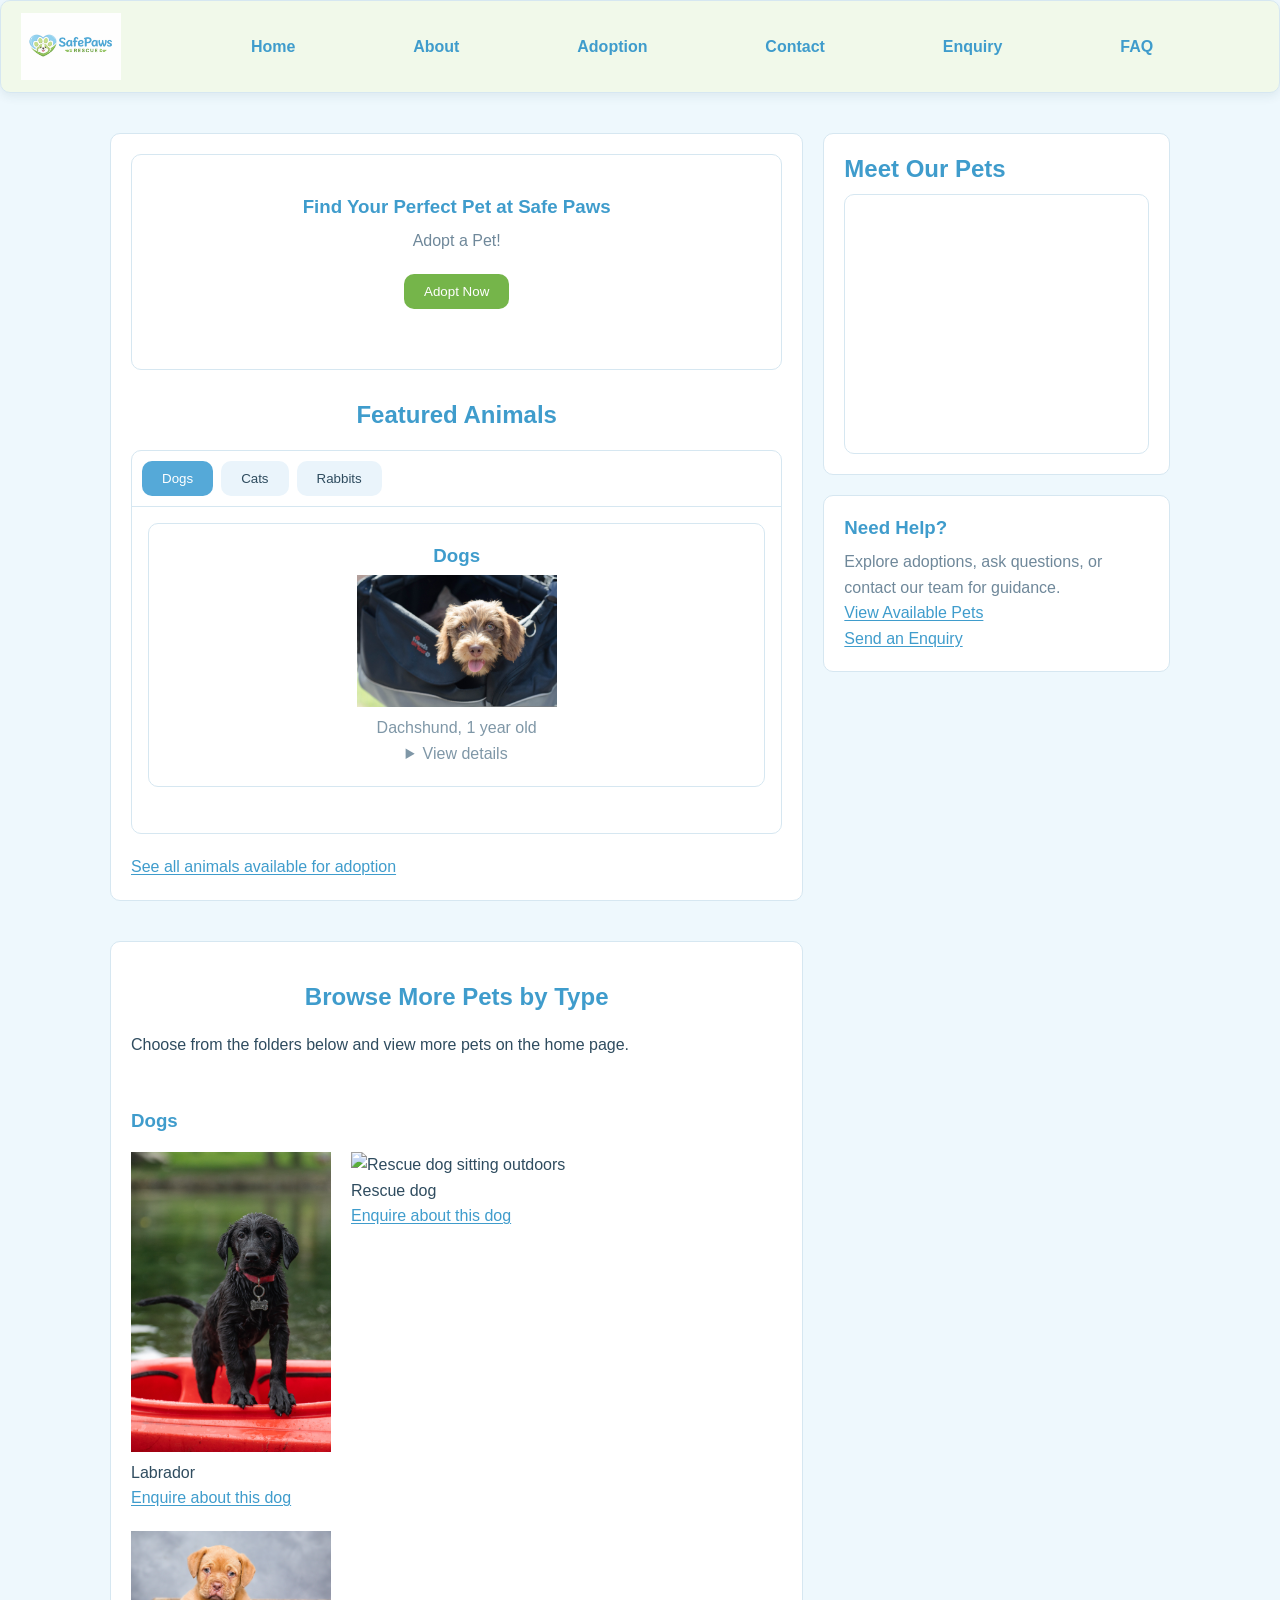
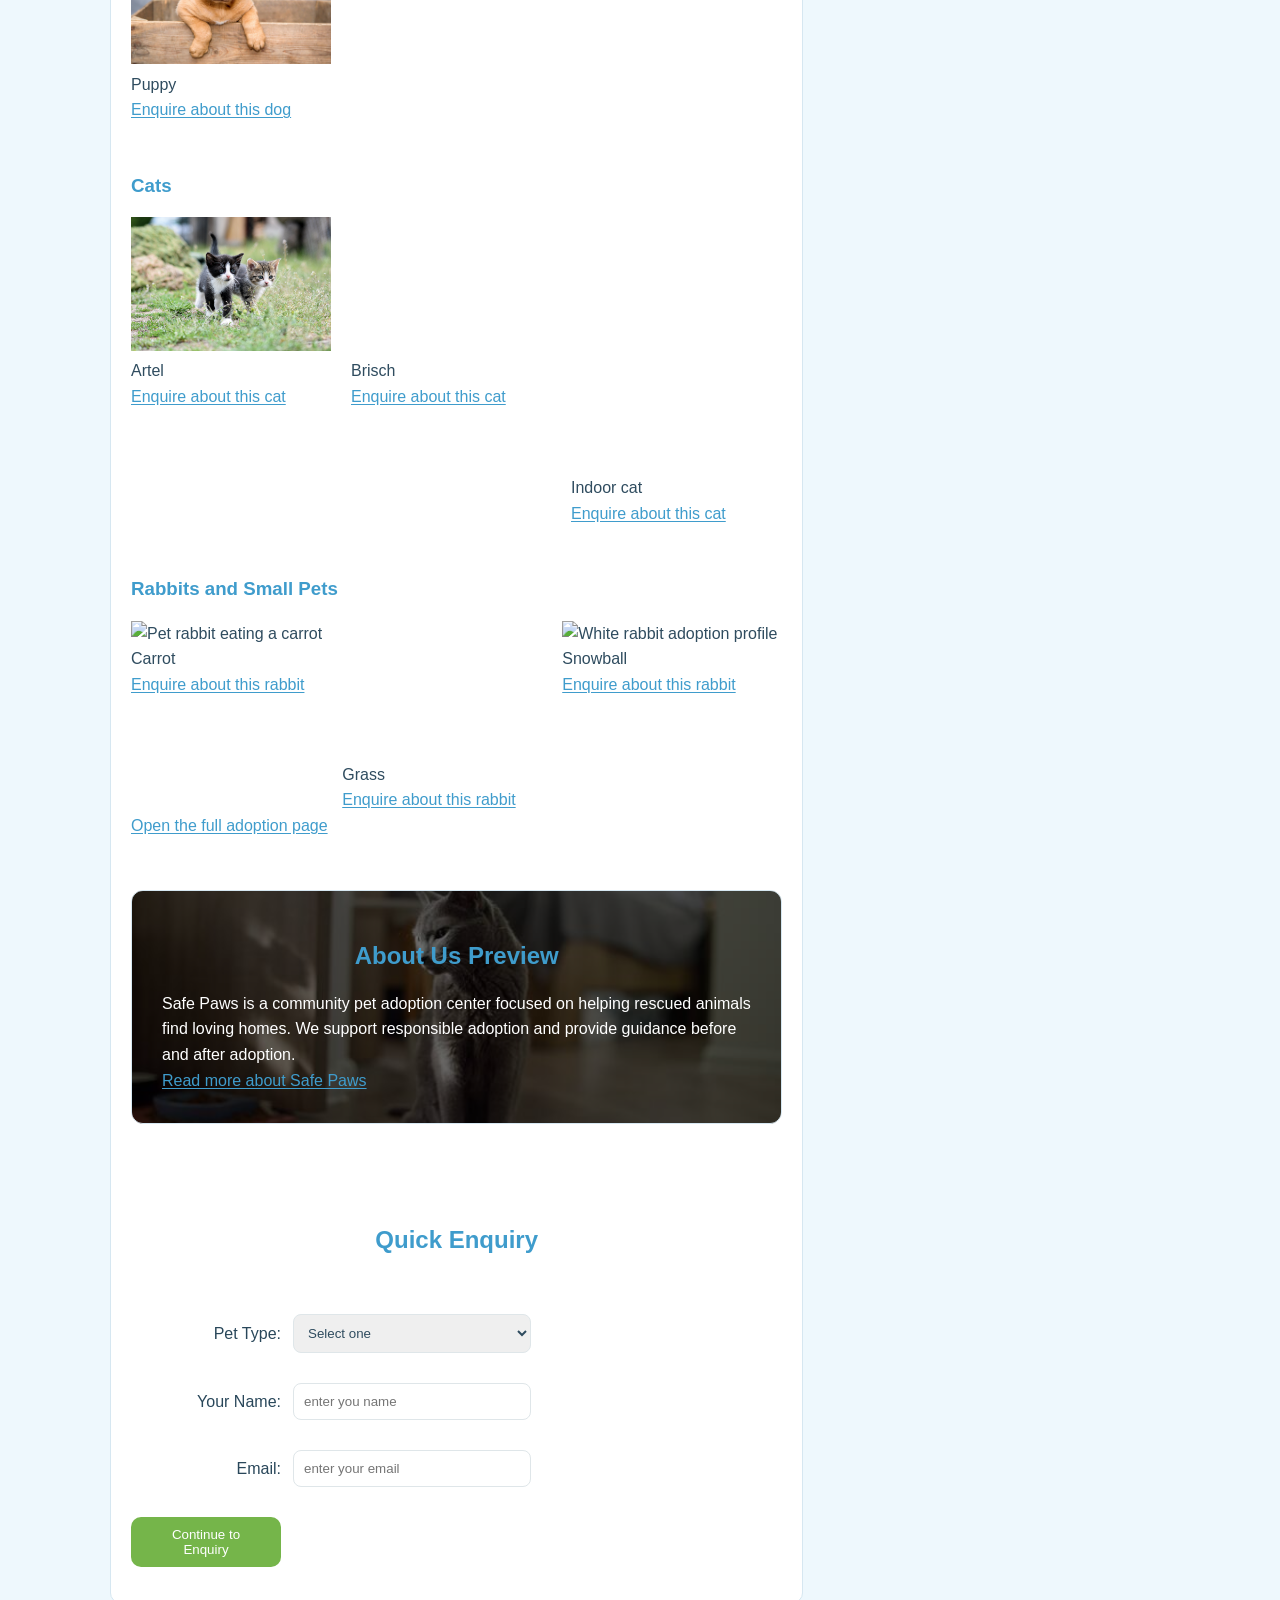
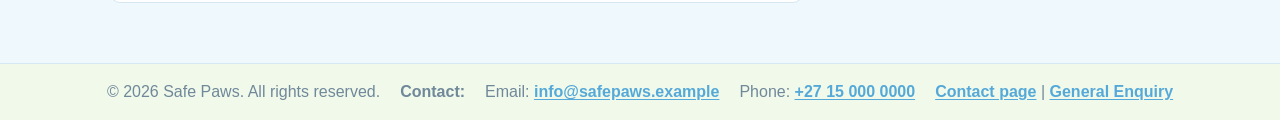
==== commit 06638620: "update the website for security and crawling guidelines" ====
--- a/index.html
+++ b/index.html
@@ -6,6 +6,8 @@
     <meta name="description" content="Safe Paws helps families adopt dogs, cats, and rabbits through responsible pet adoption, rescue, and community support in South Africa.">
     <meta name="keywords" content="pet adoption, dog adoption, cat adoption, rabbit adoption, animal rescue, Safe Paws, South Africa">
     <link rel="canonical" href="https://mamabologtub.github.io/safe-paws/index.html">
+    <meta name="robots" content="index, follow, max-image-preview:large">
+    <meta name="referrer" content="strict-origin-when-cross-origin">
     <link rel="icon" href="./images/favicon.ico" type="image/x-icon">
     <link rel="stylesheet" href="./css/base.css">
     <link rel="stylesheet" href="./css/components.css">
